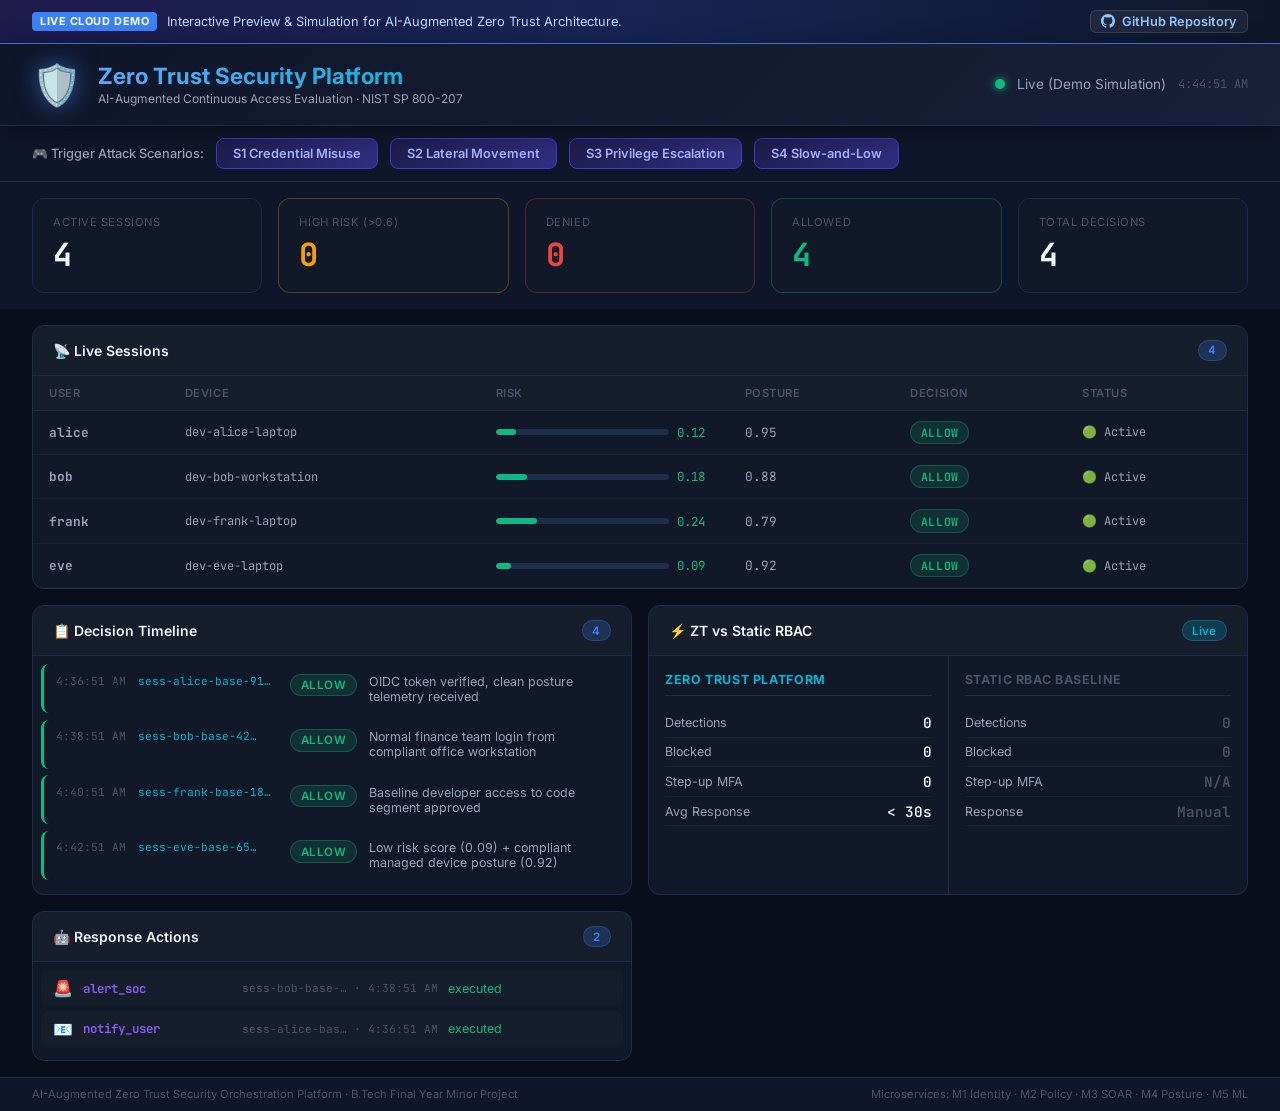
==== dashboard/index.html @ aeaf05d5 "feat: add vercel dashboard configuration" ====
<!DOCTYPE html>
<html lang="en">
<head>
  <meta charset="UTF-8">
  <meta name="viewport" content="width=device-width, initial-scale=1.0">
  <title>ZTSP – Zero Trust Security Platform Dashboard (Live Demo)</title>
  <meta name="description" content="AI-Augmented Zero Trust Security Orchestration Platform – live session monitoring, risk scores, policy decisions, and attack scenario simulation.">
  <link rel="preconnect" href="https://fonts.googleapis.com">
  <link href="https://fonts.googleapis.com/css2?family=Inter:wght@300;400;500;600;700&family=JetBrains+Mono:wght@400;500&display=swap" rel="stylesheet">
  <link rel="stylesheet" href="./style.css">
</head>
<body>
  <!-- Demo Mode Banner -->
  <aside class="demo-banner">
    <div class="demo-banner-left">
      <span class="demo-banner-tag">Live Cloud Demo</span>
      <span>Interactive Preview & Simulation for AI-Augmented Zero Trust Architecture.</span>
    </div>
    <div>
      <a href="https://github.com/blacktrojanaur/cybersecurity-minor-project" target="_blank" rel="noopener noreferrer" class="demo-banner-link">
        <svg height="14" width="14" viewBox="0 0 16 16" fill="currentColor" style="display:inline-block;vertical-align:middle;margin-right:2px"><path d="M8 0c4.42 0 8 3.58 8 8a8.01 8.01 0 0 1-5.45 7.59c-.4.08-.55-.17-.55-.38 0-.27.01-1.13.01-2.2 0-.75-.25-1.23-.54-1.48 1.78-.2 3.65-.88 3.65-3.95 0-.88-.31-1.59-.82-2.15.08-.2.36-1.02-.08-2.12 0 0-.67-.22-2.2.82-.64-.18-1.32-.27-2-.27-.68 0-1.36.09-2 .27-1.53-1.03-2.2-.82-2.2-.82-.44 1.1-.16 1.92-.08 2.12-.51.56-.82 1.28-.82 2.15 0 3.06 1.86 3.75 3.64 3.95-.23.2-.44.55-.51 1.07-.46.21-1.61.55-2.33-.66-.15-.24-.6-.83-1.23-.82-.67.01-.27.38.01.53.34.19.73.9.82 1.13.16.45.68 1.31 2.69.94 0 .67.01 1.3.01 1.49 0 .21-.15.45-.55.38A7.995 7.995 0 0 1 0 8c0-4.42 3.58-8 8-8Z"></path></svg>
        GitHub Repository
      </a>
    </div>
  </aside>

  <!-- Header -->
  <header class="header">
    <div class="header-brand">
      <div class="shield-icon">🛡️</div>
      <div>
        <h1 class="header-title">Zero Trust Security Platform</h1>
        <p class="header-subtitle">AI-Augmented Continuous Access Evaluation · NIST SP 800-207</p>
      </div>
    </div>
    <div class="header-status">
      <div class="status-dot" id="status-dot"></div>
      <span id="status-text" class="status-text">Connecting…</span>
      <span class="timestamp" id="last-update">—</span>
    </div>
  </header>

  <!-- Scenario Controls -->
  <section class="scenario-bar">
    <span class="scenario-label">🎮 Trigger Attack Scenarios:</span>
    <button class="btn btn-attack" id="btn-s1" onclick="runScenario('s1')">S1 Credential Misuse</button>
    <button class="btn btn-attack" id="btn-s2" onclick="runScenario('s2')">S2 Lateral Movement</button>
    <button class="btn btn-attack" id="btn-s3" onclick="runScenario('s3')">S3 Privilege Escalation</button>
    <button class="btn btn-attack" id="btn-s4" onclick="runScenario('s4')">S4 Slow-and-Low</button>
    <div class="scenario-feedback" id="scenario-feedback"></div>
  </section>

  <!-- Metrics Row -->
  <section class="metrics-row">
    <div class="metric-card">
      <div class="metric-label">Active Sessions</div>
      <div class="metric-value" id="metric-sessions">—</div>
    </div>
    <div class="metric-card metric-card--warn">
      <div class="metric-label">High Risk (&gt;0.6)</div>
      <div class="metric-value" id="metric-high-risk">—</div>
    </div>
    <div class="metric-card metric-card--danger">
      <div class="metric-label">Denied</div>
      <div class="metric-value" id="metric-denied">—</div>
    </div>
    <div class="metric-card metric-card--success">
      <div class="metric-label">Allowed</div>
      <div class="metric-value" id="metric-allowed">—</div>
    </div>
    <div class="metric-card">
      <div class="metric-label">Total Decisions</div>
      <div class="metric-value" id="metric-decisions">—</div>
    </div>
  </section>

  <!-- Main Grid -->
  <main class="main-grid">
    <!-- Live Sessions Panel -->
    <section class="panel panel--sessions">
      <div class="panel-header">
        <h2 class="panel-title">📡 Live Sessions</h2>
        <span class="badge" id="session-count">0</span>
      </div>
      <div class="table-container">
        <table class="data-table" id="sessions-table">
          <thead>
            <tr>
              <th>User</th>
              <th>Device</th>
              <th>Risk</th>
              <th>Posture</th>
              <th>Decision</th>
              <th>Status</th>
            </tr>
          </thead>
          <tbody id="sessions-body">
            <tr><td colspan="6" class="empty-row">Waiting for sessions…</td></tr>
          </tbody>
        </table>
      </div>
    </section>

    <!-- Decision Timeline -->
    <section class="panel panel--timeline">
      <div class="panel-header">
        <h2 class="panel-title">📋 Decision Timeline</h2>
        <span class="badge" id="decision-count">0</span>
      </div>
      <div class="timeline" id="decision-timeline">
        <div class="empty-row">No decisions yet…</div>
      </div>
    </section>

    <!-- ZT vs RBAC Comparison -->
    <section class="panel panel--compare">
      <div class="panel-header">
        <h2 class="panel-title">⚡ ZT vs Static RBAC</h2>
        <span class="badge badge--info">Live</span>
      </div>
      <div class="compare-grid">
        <div class="compare-col">
          <div class="compare-header compare-header--zt">Zero Trust Platform</div>
          <div class="compare-stat">
            <span class="compare-label">Detections</span>
            <span class="compare-value" id="zt-detections">0</span>
          </div>
          <div class="compare-stat">
            <span class="compare-label">Blocked</span>
            <span class="compare-value" id="zt-blocked">0</span>
          </div>
          <div class="compare-stat">
            <span class="compare-label">Step-up MFA</span>
            <span class="compare-value" id="zt-stepup">0</span>
          </div>
          <div class="compare-stat">
            <span class="compare-label">Avg Response</span>
            <span class="compare-value" id="zt-mttr">< 30s</span>
          </div>
        </div>
        <div class="compare-col">
          <div class="compare-header compare-header--rbac">Static RBAC Baseline</div>
          <div class="compare-stat">
            <span class="compare-label">Detections</span>
            <span class="compare-value compare-value--weak">0</span>
          </div>
          <div class="compare-stat">
            <span class="compare-label">Blocked</span>
            <span class="compare-value compare-value--weak">0</span>
          </div>
          <div class="compare-stat">
            <span class="compare-label">Step-up MFA</span>
            <span class="compare-value compare-value--weak">N/A</span>
          </div>
          <div class="compare-stat">
            <span class="compare-label">Response</span>
            <span class="compare-value compare-value--weak">Manual</span>
          </div>
        </div>
      </div>
    </section>

    <!-- Response Actions -->
    <section class="panel panel--actions">
      <div class="panel-header">
        <h2 class="panel-title">🤖 Response Actions</h2>
        <span class="badge" id="action-count">0</span>
      </div>
      <div class="action-feed" id="action-feed">
        <div class="empty-row">No actions yet…</div>
      </div>
    </section>
  </main>

  <footer class="footer">
    <span>AI-Augmented Zero Trust Security Orchestration Platform · B.Tech Final Year Minor Project</span>
    <span>Microservices: M1 Identity · M2 Policy · M3 SOAR · M4 Posture · M5 ML</span>
  </footer>

  <script src="./app.js"></script>
</body>
</html>
---- dashboard/style.css ----
/* ZTSP Dashboard — Premium Dark Theme */

:root {
  --bg-primary: #0a0e1a;
  --bg-secondary: #0f1629;
  --bg-panel: #111827;
  --bg-panel-hover: #1a2235;
  --border: #1e2d4a;
  --accent-blue: #3b82f6;
  --accent-cyan: #06b6d4;
  --accent-green: #10b981;
  --accent-yellow: #f59e0b;
  --accent-red: #ef4444;
  --accent-purple: #8b5cf6;
  --text-primary: #f1f5f9;
  --text-secondary: #94a3b8;
  --text-muted: #475569;
  --risk-low: #10b981;
  --risk-medium: #f59e0b;
  --risk-high: #ef4444;
  --decision-allow: #10b981;
  --decision-step_up: #f59e0b;
  --decision-restrict: #f97316;
  --decision-deny: #ef4444;
  --font-mono: 'JetBrains Mono', monospace;
  --radius: 12px;
  --radius-sm: 8px;
  --shadow: 0 4px 24px rgba(0,0,0,0.4);
  --glow-blue: 0 0 20px rgba(59,130,246,0.15);
}

*, *::before, *::after { box-sizing: border-box; margin: 0; padding: 0; }

body {
  font-family: 'Inter', sans-serif;
  background: var(--bg-primary);
  color: var(--text-primary);
  min-height: 100vh;
  display: flex;
  flex-direction: column;
  gap: 0;
}

/* ── Demo Banner ─────────────────────────────────────────────────── */
.demo-banner {
  background: linear-gradient(90deg, #1e1b4b, #172554, #0f172a);
  border-bottom: 1px solid #3b82f6;
  color: #bfdbfe;
  font-size: 0.8rem;
  padding: 0.6rem 2rem;
  display: flex;
  align-items: center;
  justify-content: space-between;
  gap: 1rem;
  flex-wrap: wrap;
}
.demo-banner-left { display: flex; align-items: center; gap: 0.6rem; }
.demo-banner-tag {
  background: #3b82f6;
  color: #ffffff;
  padding: 0.15rem 0.5rem;
  border-radius: 4px;
  font-size: 0.68rem;
  font-weight: 700;
  text-transform: uppercase;
  letter-spacing: 0.05em;
}
.demo-banner-link {
  color: #93c5fd;
  text-decoration: none;
  font-weight: 600;
  display: inline-flex;
  align-items: center;
  gap: 0.35rem;
  padding: 0.2rem 0.6rem;
  border-radius: 6px;
  background: rgba(255,255,255,0.06);
  border: 1px solid rgba(255,255,255,0.12);
  transition: all 0.2s;
}
.demo-banner-link:hover {
  background: rgba(255,255,255,0.14);
  color: #ffffff;
}

/* ── Header ───────────────────────────────────────────────────────── */
.header {
  display: flex;
  align-items: center;
  justify-content: space-between;
  padding: 1rem 2rem;
  background: linear-gradient(135deg, #0f1629 0%, #1a1f3a 100%);
  border-bottom: 1px solid var(--border);
  box-shadow: var(--shadow);
  position: sticky;
  top: 0;
  z-index: 100;
}
.header-brand { display: flex; align-items: center; gap: 1rem; }
.shield-icon { font-size: 2.5rem; filter: drop-shadow(0 0 12px rgba(59,130,246,0.6)); }
.header-title {
  font-size: 1.4rem; font-weight: 700;
  background: linear-gradient(90deg, #60a5fa, #06b6d4);
  -webkit-background-clip: text; -webkit-text-fill-color: transparent;
  background-clip: text;
}
.header-subtitle { font-size: 0.75rem; color: var(--text-secondary); margin-top: 2px; }
.header-status { display: flex; align-items: center; gap: 0.75rem; }
.status-dot {
  width: 10px; height: 10px; border-radius: 50%;
  background: var(--accent-green);
  box-shadow: 0 0 8px var(--accent-green);
  animation: pulse 2s infinite;
}
.status-dot.offline { background: var(--accent-yellow); box-shadow: 0 0 8px var(--accent-yellow); }
@keyframes pulse {
  0%, 100% { opacity: 1; } 50% { opacity: 0.4; }
}
.status-text { font-size: 0.85rem; color: var(--text-secondary); }
.timestamp { font-family: var(--font-mono); font-size: 0.75rem; color: var(--text-muted); }

/* ── Scenario Bar ─────────────────────────────────────────────────── */
.scenario-bar {
  display: flex; align-items: center; gap: 0.75rem; flex-wrap: wrap;
  padding: 0.75rem 2rem;
  background: var(--bg-secondary);
  border-bottom: 1px solid var(--border);
}
.scenario-label { font-size: 0.8rem; color: var(--text-secondary); font-weight: 500; }
.btn {
  padding: 0.45rem 1rem; border-radius: var(--radius-sm);
  border: none; cursor: pointer; font-family: 'Inter', sans-serif;
  font-size: 0.8rem; font-weight: 600;
  transition: all 0.2s ease; outline: none;
}
.btn-attack {
  background: linear-gradient(135deg, #1e1b4b, #312e81);
  color: #a5b4fc; border: 1px solid #4338ca;
}
.btn-attack:hover {
  background: linear-gradient(135deg, #312e81, #4338ca);
  color: #fff; transform: translateY(-1px);
  box-shadow: 0 4px 12px rgba(99,102,241,0.4);
}
.btn-attack:active { transform: translateY(0); }
.scenario-feedback { font-size: 0.78rem; color: var(--accent-cyan); font-style: italic; }

/* ── Metrics Row ──────────────────────────────────────────────────── */
.metrics-row {
  display: flex; gap: 1rem; padding: 1rem 2rem;
  background: var(--bg-secondary);
}
.metric-card {
  flex: 1; background: var(--bg-panel);
  border: 1px solid var(--border); border-radius: var(--radius);
  padding: 1rem 1.25rem;
  transition: transform 0.2s, box-shadow 0.2s;
}
.metric-card:hover { transform: translateY(-2px); box-shadow: var(--glow-blue); }
.metric-card--warn { border-color: rgba(245,158,11,0.3); }
.metric-card--danger { border-color: rgba(239,68,68,0.3); }
.metric-card--success { border-color: rgba(16,185,129,0.3); }
.metric-label { font-size: 0.7rem; color: var(--text-muted); text-transform: uppercase; letter-spacing: 0.05em; }
.metric-value {
  font-size: 2rem; font-weight: 700; font-family: var(--font-mono);
  color: var(--text-primary); margin-top: 0.25rem;
  transition: color 0.3s;
}
.metric-card--warn .metric-value { color: var(--accent-yellow); }
.metric-card--danger .metric-value { color: var(--accent-red); }
.metric-card--success .metric-value { color: var(--accent-green); }

/* ── Main Grid ────────────────────────────────────────────────────── */
.main-grid {
  display: grid;
  grid-template-columns: 1fr 1fr;
  grid-template-rows: auto auto;
  gap: 1rem; padding: 1rem 2rem;
  flex: 1;
}
.panel {
  background: var(--bg-panel);
  border: 1px solid var(--border);
  border-radius: var(--radius);
  overflow: hidden;
  display: flex; flex-direction: column;
}
.panel--sessions { grid-column: 1 / 3; }
.panel-header {
  display: flex; align-items: center; justify-content: space-between;
  padding: 0.875rem 1.25rem;
  border-bottom: 1px solid var(--border);
  background: rgba(255,255,255,0.02);
}
.panel-title { font-size: 0.875rem; font-weight: 600; color: var(--text-primary); }
.badge {
  background: rgba(59,130,246,0.2); color: var(--accent-blue);
  padding: 0.15rem 0.6rem; border-radius: 20px;
  font-size: 0.72rem; font-weight: 600; border: 1px solid rgba(59,130,246,0.3);
}
.badge--info { background: rgba(6,182,212,0.2); color: var(--accent-cyan); border-color: rgba(6,182,212,0.3); }

/* ── Data Table ───────────────────────────────────────────────────── */
.table-container { overflow-x: auto; flex: 1; }
.data-table { width: 100%; border-collapse: collapse; font-size: 0.82rem; }
.data-table th {
  padding: 0.625rem 1rem; text-align: left;
  font-size: 0.7rem; font-weight: 600;
  text-transform: uppercase; letter-spacing: 0.05em;
  color: var(--text-muted); border-bottom: 1px solid var(--border);
  background: rgba(255,255,255,0.02);
}
.data-table td {
  padding: 0.625rem 1rem;
  border-bottom: 1px solid rgba(255,255,255,0.04);
  font-family: var(--font-mono); font-size: 0.8rem;
  color: var(--text-secondary);
}
.data-table tr { transition: background 0.15s; }
.data-table tr:hover td { background: var(--bg-panel-hover); }
.empty-row { text-align: center; color: var(--text-muted); font-style: italic; padding: 2rem; font-family: 'Inter', sans-serif; }

/* Risk bar */
.risk-bar { display: flex; align-items: center; gap: 0.5rem; min-width: 100px; }
.risk-track { flex: 1; height: 6px; background: var(--border); border-radius: 3px; overflow: hidden; }
.risk-fill { height: 100%; border-radius: 3px; transition: width 0.5s ease, background 0.3s; }
.risk-val { font-size: 0.78rem; min-width: 36px; }

/* Decision pill */
.pill {
  display: inline-flex; align-items: center;
  padding: 0.2rem 0.6rem; border-radius: 20px;
  font-size: 0.72rem; font-weight: 600; text-transform: uppercase;
  letter-spacing: 0.05em;
}
.pill-allow { background: rgba(16,185,129,0.15); color: var(--decision-allow); border: 1px solid rgba(16,185,129,0.3); }
.pill-step_up { background: rgba(245,158,11,0.15); color: var(--decision-step_up); border: 1px solid rgba(245,158,11,0.3); }
.pill-restrict { background: rgba(249,115,22,0.15); color: var(--decision-restrict); border: 1px solid rgba(249,115,22,0.3); }
.pill-deny { background: rgba(239,68,68,0.15); color: var(--decision-deny); border: 1px solid rgba(239,68,68,0.3); }
.pill-none { background: rgba(148,163,184,0.1); color: var(--text-muted); border: 1px solid var(--border); }

/* Status dots in table */
.dot-active { color: var(--accent-green); }
.dot-inactive { color: var(--accent-red); }
.dot-mfa { color: var(--accent-yellow); }

/* ── Decision Timeline ────────────────────────────────────────────── */
.timeline { flex: 1; overflow-y: auto; max-height: 300px; padding: 0.5rem; }
.timeline-item {
  display: flex; align-items: flex-start; gap: 0.75rem;
  padding: 0.6rem 0.75rem; border-radius: var(--radius-sm);
  border-left: 3px solid var(--border);
  margin-bottom: 0.4rem;
  font-size: 0.78rem;
  transition: background 0.15s;
  animation: slideIn 0.3s ease;
}
@keyframes slideIn {
  from { opacity: 0; transform: translateX(-8px); }
  to { opacity: 1; transform: translateX(0); }
}
.timeline-item:hover { background: var(--bg-panel-hover); }
.timeline-item--allow { border-color: var(--decision-allow); }
.timeline-item--step_up { border-color: var(--decision-step_up); }
.timeline-item--restrict { border-color: var(--decision-restrict); }
.timeline-item--deny { border-color: var(--decision-deny); }
.tl-time { font-family: var(--font-mono); font-size: 0.7rem; color: var(--text-muted); min-width: 60px; }
.tl-session { font-family: var(--font-mono); font-size: 0.7rem; color: var(--accent-cyan); min-width: 140px; }
.tl-reason { color: var(--text-secondary); flex: 1; }

/* ── Compare Grid ─────────────────────────────────────────────────── */
.compare-grid { display: flex; gap: 0; flex: 1; }
.compare-col { flex: 1; padding: 1rem; }
.compare-col:first-child { border-right: 1px solid var(--border); }
.compare-header {
  font-size: 0.78rem; font-weight: 700; letter-spacing: 0.05em;
  text-transform: uppercase; margin-bottom: 0.75rem;
  padding-bottom: 0.5rem; border-bottom: 1px solid var(--border);
}
.compare-header--zt { color: var(--accent-cyan); }
.compare-header--rbac { color: var(--text-muted); }
.compare-stat { display: flex; justify-content: space-between; align-items: center; padding: 0.3rem 0; border-bottom: 1px solid rgba(255,255,255,0.04); }
.compare-label { font-size: 0.78rem; color: var(--text-secondary); }
.compare-value { font-family: var(--font-mono); font-size: 0.9rem; font-weight: 600; color: var(--text-primary); }
.compare-value--weak { color: var(--text-muted); }

/* ── Action Feed ──────────────────────────────────────────────────── */
.action-feed { flex: 1; overflow-y: auto; max-height: 300px; padding: 0.5rem; }
.action-item {
  display: flex; align-items: center; gap: 0.6rem;
  padding: 0.5rem 0.75rem; border-radius: var(--radius-sm);
  margin-bottom: 0.3rem; font-size: 0.78rem;
  background: rgba(255,255,255,0.02);
  animation: slideIn 0.3s ease;
}
.action-icon { font-size: 1rem; }
.action-type { font-weight: 600; font-family: var(--font-mono); color: var(--accent-purple); min-width: 150px; }
.action-session { font-family: var(--font-mono); font-size: 0.7rem; color: var(--text-muted); }
.action-status-executed { color: var(--accent-green); }
.action-status-failed { color: var(--accent-red); }
.action-status-pending { color: var(--accent-yellow); }

/* ── Footer ───────────────────────────────────────────────────────── */
.footer {
  display: flex; justify-content: space-between;
  padding: 0.6rem 2rem;
  background: var(--bg-secondary);
  border-top: 1px solid var(--border);
  font-size: 0.7rem; color: var(--text-muted);
}

/* Scrollbar */
::-webkit-scrollbar { width: 6px; }
::-webkit-scrollbar-track { background: var(--bg-primary); }
::-webkit-scrollbar-thumb { background: var(--border); border-radius: 3px; }
::-webkit-scrollbar-thumb:hover { background: #2d3f5c; }

/* Responsive */
@media (max-width: 900px) {
  .main-grid { grid-template-columns: 1fr; }
  .panel--sessions { grid-column: 1; }
  .metrics-row { flex-wrap: wrap; }
  .metric-card { flex: 0 0 calc(50% - 0.5rem); }
}
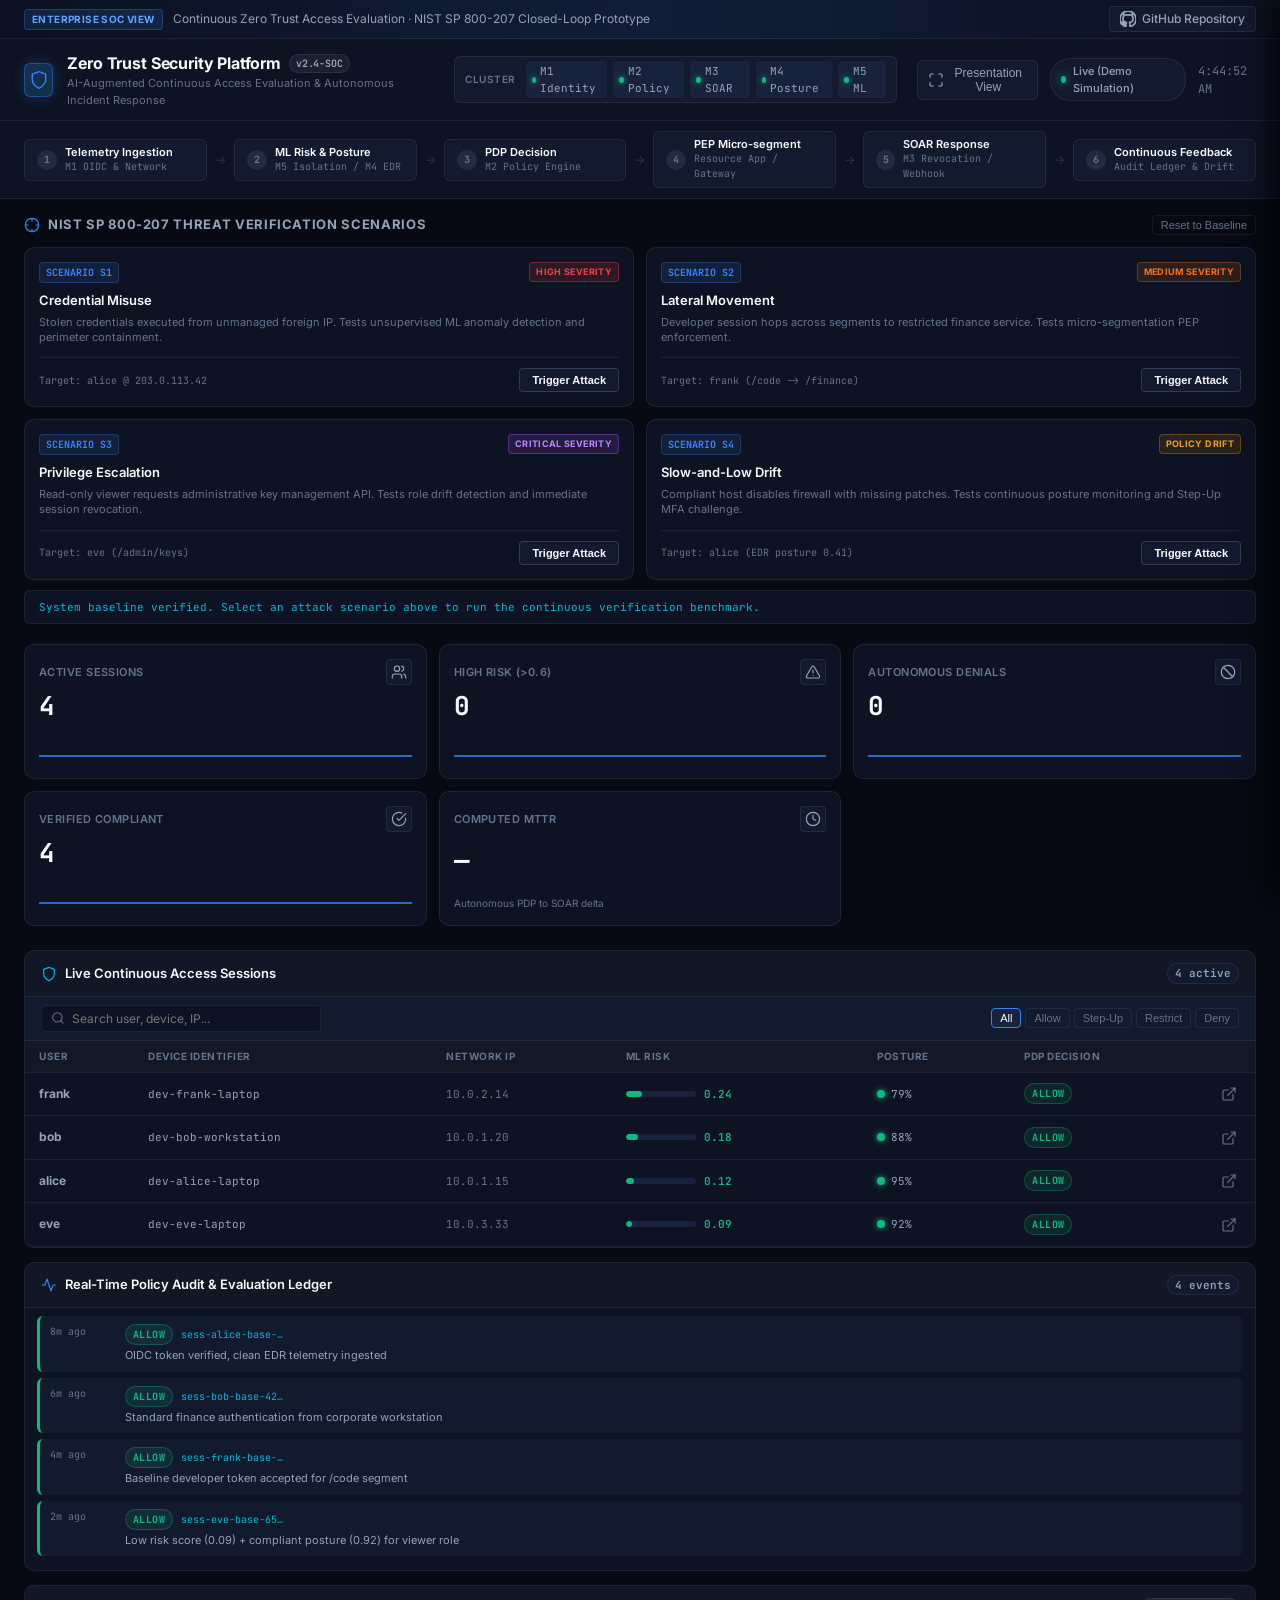
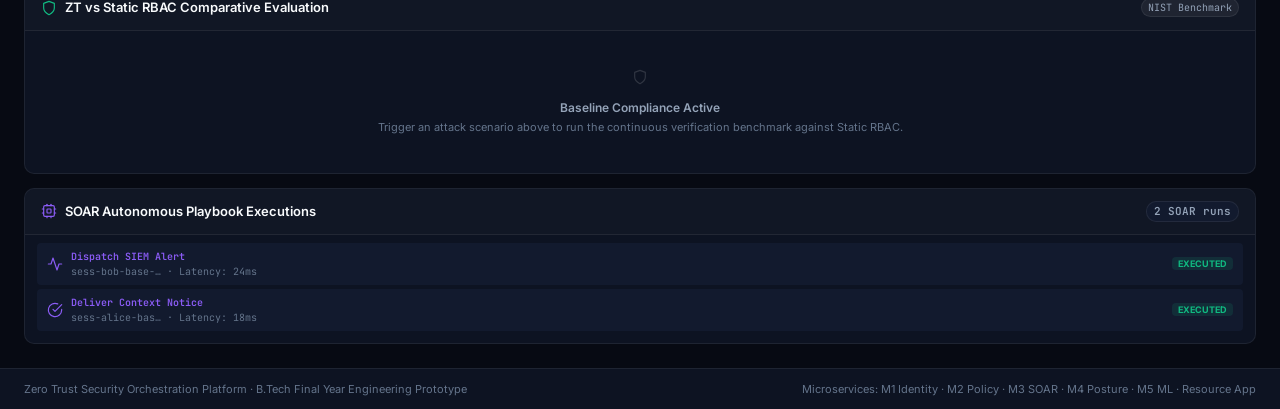
==== commit 0243dd07: "feat: complete SOC dashboard redesign with real-time simulation" ====
--- a/dashboard/index.html
+++ b/dashboard/index.html
@@ -3,181 +3,462 @@
 <head>
   <meta charset="UTF-8">
   <meta name="viewport" content="width=device-width, initial-scale=1.0">
-  <title>ZTSP – Zero Trust Security Platform Dashboard (Live Demo)</title>
-  <meta name="description" content="AI-Augmented Zero Trust Security Orchestration Platform – live session monitoring, risk scores, policy decisions, and attack scenario simulation.">
+  <title>ZTSP – Zero Trust Security Orchestration Platform</title>
+  <meta name="description" content="AI-Augmented Zero Trust Security Orchestration Platform — Live continuous evaluation, NIST SP 800-207 policy engine, and ML risk scoring.">
   <link rel="preconnect" href="https://fonts.googleapis.com">
-  <link href="https://fonts.googleapis.com/css2?family=Inter:wght@300;400;500;600;700&family=JetBrains+Mono:wght@400;500&display=swap" rel="stylesheet">
+  <link rel="preconnect" href="https://fonts.gstatic.com" crossorigin>
+  <link href="https://fonts.googleapis.com/css2?family=Inter:wght@400;500;600;700&family=JetBrains+Mono:wght@400;500;600;700&display=swap" rel="stylesheet">
   <link rel="stylesheet" href="./style.css">
 </head>
 <body>
-  <!-- Demo Mode Banner -->
+
+  <!-- Cloud Demo Banner -->
   <aside class="demo-banner">
-    <div class="demo-banner-left">
-      <span class="demo-banner-tag">Live Cloud Demo</span>
-      <span>Interactive Preview & Simulation for AI-Augmented Zero Trust Architecture.</span>
+    <div class="demo-banner-content">
+      <span class="demo-banner-tag">Enterprise SOC View</span>
+      <span>Continuous Zero Trust Access Evaluation · NIST SP 800-207 Closed-Loop Prototype</span>
     </div>
     <div>
       <a href="https://github.com/blacktrojanaur/cybersecurity-minor-project" target="_blank" rel="noopener noreferrer" class="demo-banner-link">
-        <svg height="14" width="14" viewBox="0 0 16 16" fill="currentColor" style="display:inline-block;vertical-align:middle;margin-right:2px"><path d="M8 0c4.42 0 8 3.58 8 8a8.01 8.01 0 0 1-5.45 7.59c-.4.08-.55-.17-.55-.38 0-.27.01-1.13.01-2.2 0-.75-.25-1.23-.54-1.48 1.78-.2 3.65-.88 3.65-3.95 0-.88-.31-1.59-.82-2.15.08-.2.36-1.02-.08-2.12 0 0-.67-.22-2.2.82-.64-.18-1.32-.27-2-.27-.68 0-1.36.09-2 .27-1.53-1.03-2.2-.82-2.2-.82-.44 1.1-.16 1.92-.08 2.12-.51.56-.82 1.28-.82 2.15 0 3.06 1.86 3.75 3.64 3.95-.23.2-.44.55-.51 1.07-.46.21-1.61.55-2.33-.66-.15-.24-.6-.83-1.23-.82-.67.01-.27.38.01.53.34.19.73.9.82 1.13.16.45.68 1.31 2.69.94 0 .67.01 1.3.01 1.49 0 .21-.15.45-.55.38A7.995 7.995 0 0 1 0 8c0-4.42 3.58-8 8-8Z"></path></svg>
+        <svg class="icon-svg" viewBox="0 0 16 16" fill="currentColor"><path d="M8 0c4.42 0 8 3.58 8 8a8.01 8.01 0 0 1-5.45 7.59c-.4.08-.55-.17-.55-.38 0-.27.01-1.13.01-2.2 0-.75-.25-1.23-.54-1.48 1.78-.2 3.65-.88 3.65-3.95 0-.88-.31-1.59-.82-2.15.08-.2.36-1.02-.08-2.12 0 0-.67-.22-2.2.82-.64-.18-1.32-.27-2-.27-.68 0-1.36.09-2 .27-1.53-1.03-2.2-.82-2.2-.82-.44 1.1-.16 1.92-.08 2.12-.51.56-.82 1.28-.82 2.15 0 3.06 1.86 3.75 3.64 3.95-.23.2-.44.55-.51 1.07-.46.21-1.61.55-2.33-.66-.15-.24-.6-.83-1.23-.82-.67.01-.27.38.01.53.34.19.73.9.82 1.13.16.45.68 1.31 2.69.94 0 .67.01 1.3.01 1.49 0 .21-.15.45-.55.38A7.995 7.995 0 0 1 0 8c0-4.42 3.58-8 8-8Z"></path></svg>
         GitHub Repository
       </a>
     </div>
   </aside>
 
-  <!-- Header -->
-  <header class="header">
+  <!-- Top Sticky Header -->
+  <header class="header-bar">
     <div class="header-brand">
-      <div class="shield-icon">🛡️</div>
-      <div>
-        <h1 class="header-title">Zero Trust Security Platform</h1>
-        <p class="header-subtitle">AI-Augmented Continuous Access Evaluation · NIST SP 800-207</p>
-      </div>
-    </div>
-    <div class="header-status">
-      <div class="status-dot" id="status-dot"></div>
-      <span id="status-text" class="status-text">Connecting…</span>
-      <span class="timestamp" id="last-update">—</span>
+      <div class="header-logo-icon">
+        <svg class="icon-svg" style="width:20px;height:20px;" viewBox="0 0 24 24"><path d="M12 22s8-4 8-10V5l-8-3-8 3v7c0 6 8 10 8 10z"/></svg>
+      </div>
+      <div class="header-title-wrap">
+        <h1>Zero Trust Security Platform <span class="badge-version">v2.4-SOC</span></h1>
+        <p>AI-Augmented Continuous Access Evaluation & Autonomous Incident Response</p>
+      </div>
+    </div>
+
+    <!-- Cluster Microservices Health Chips -->
+    <div class="cluster-health" aria-label="Microservice Status">
+      <span class="health-label">Cluster</span>
+      <span class="health-chip" title="M1 Identity & Telemetry Service (Port 8001)"><span class="health-dot"></span>M1 Identity</span>
+      <span class="health-chip" title="M2 Policy Engine & Audit (Port 8002)"><span class="health-dot"></span>M2 Policy</span>
+      <span class="health-chip" title="M3 SOAR Response Service (Port 8003)"><span class="health-dot"></span>M3 SOAR</span>
+      <span class="health-chip" title="M4 Vulnerability & Posture (Port 8004)"><span class="health-dot"></span>M4 Posture</span>
+      <span class="health-chip" title="M5 ML Risk Scoring Engine (Port 8005)"><span class="health-dot"></span>M5 ML</span>
+    </div>
+
+    <!-- Controls & Status -->
+    <div class="header-actions">
+      <button class="btn-control" id="btn-presentation" onclick="togglePresentationMode()" title="Toggle full-width presentation mode for demos and projectors">
+        <svg class="icon-svg" viewBox="0 0 24 24"><path d="M8 3H5a2 2 0 0 0-2 2v3m18 0V5a2 2 0 0 0-2-2h-3m0 18h3a2 2 0 0 0 2-2v-3M3 16v3a2 2 0 0 0 2 2h3"/></svg>
+        Presentation View
+      </button>
+
+      <div class="status-pill">
+        <span class="status-pulse" id="status-pulse-dot"></span>
+        <span id="status-label-text">Connecting...</span>
+      </div>
+
+      <span class="timestamp-live" id="last-update">—</span>
     </div>
   </header>
 
-  <!-- Scenario Controls -->
-  <section class="scenario-bar">
-    <span class="scenario-label">🎮 Trigger Attack Scenarios:</span>
-    <button class="btn btn-attack" id="btn-s1" onclick="runScenario('s1')">S1 Credential Misuse</button>
-    <button class="btn btn-attack" id="btn-s2" onclick="runScenario('s2')">S2 Lateral Movement</button>
-    <button class="btn btn-attack" id="btn-s3" onclick="runScenario('s3')">S3 Privilege Escalation</button>
-    <button class="btn btn-attack" id="btn-s4" onclick="runScenario('s4')">S4 Slow-and-Low</button>
-    <div class="scenario-feedback" id="scenario-feedback"></div>
+  <!-- Closed-Loop Pipeline Strip -->
+  <section class="pipeline-strip" aria-label="Architecture Closed Loop">
+    <div class="pipeline-flow">
+      <div class="pipeline-node" id="pnode-0">
+        <span class="node-num">1</span>
+        <div class="node-meta">
+          <span class="node-title">Telemetry Ingestion</span>
+          <span class="node-sub">M1 OIDC & Network</span>
+        </div>
+      </div>
+      <span class="pipeline-arrow" id="parrow-0">→</span>
+
+      <div class="pipeline-node" id="pnode-1">
+        <span class="node-num">2</span>
+        <div class="node-meta">
+          <span class="node-title">ML Risk & Posture</span>
+          <span class="node-sub">M5 Isolation / M4 EDR</span>
+        </div>
+      </div>
+      <span class="pipeline-arrow" id="parrow-1">→</span>
+
+      <div class="pipeline-node" id="pnode-2">
+        <span class="node-num">3</span>
+        <div class="node-meta">
+          <span class="node-title">PDP Decision</span>
+          <span class="node-sub">M2 Policy Engine</span>
+        </div>
+      </div>
+      <span class="pipeline-arrow" id="parrow-2">→</span>
+
+      <div class="pipeline-node" id="pnode-3">
+        <span class="node-num">4</span>
+        <div class="node-meta">
+          <span class="node-title">PEP Micro-segment</span>
+          <span class="node-sub">Resource App / Gateway</span>
+        </div>
+      </div>
+      <span class="pipeline-arrow" id="parrow-3">→</span>
+
+      <div class="pipeline-node" id="pnode-4">
+        <span class="node-num">5</span>
+        <div class="node-meta">
+          <span class="node-title">SOAR Response</span>
+          <span class="node-sub">M3 Revocation / Webhook</span>
+        </div>
+      </div>
+      <span class="pipeline-arrow" id="parrow-4">→</span>
+
+      <div class="pipeline-node" id="pnode-5">
+        <span class="node-num">6</span>
+        <div class="node-meta">
+          <span class="node-title">Continuous Feedback</span>
+          <span class="node-sub">Audit Ledger & Drift</span>
+        </div>
+      </div>
+    </div>
   </section>
 
-  <!-- Metrics Row -->
-  <section class="metrics-row">
-    <div class="metric-card">
-      <div class="metric-label">Active Sessions</div>
-      <div class="metric-value" id="metric-sessions">—</div>
-    </div>
-    <div class="metric-card metric-card--warn">
-      <div class="metric-label">High Risk (&gt;0.6)</div>
-      <div class="metric-value" id="metric-high-risk">—</div>
-    </div>
-    <div class="metric-card metric-card--danger">
-      <div class="metric-label">Denied</div>
-      <div class="metric-value" id="metric-denied">—</div>
-    </div>
-    <div class="metric-card metric-card--success">
-      <div class="metric-label">Allowed</div>
-      <div class="metric-value" id="metric-allowed">—</div>
-    </div>
-    <div class="metric-card">
-      <div class="metric-label">Total Decisions</div>
-      <div class="metric-value" id="metric-decisions">—</div>
+  <!-- Scenario Launcher Section -->
+  <section class="section-scenarios">
+    <div class="section-header-row">
+      <div class="section-title-wrap">
+        <svg class="icon-svg" style="color:var(--brand-blue);" viewBox="0 0 24 24"><circle cx="12" cy="12" r="10"/><line x1="22" x2="18" y1="12" y2="12"/><line x1="6" x2="2" y1="12" y2="12"/><line x1="12" x2="12" y1="6" y2="2"/><line x1="12" x2="12" y1="22" y2="18"/></svg>
+        <span class="section-title">NIST SP 800-207 Threat Verification Scenarios</span>
+      </div>
+      <button class="btn-reset" onclick="resetDemoScenarios()" title="Reset sessions to baseline">
+        Reset to Baseline
+      </button>
+    </div>
+
+    <div class="scenario-grid">
+      <!-- S1 Card -->
+      <div class="scenario-card" id="card-scenario-s1">
+        <div>
+          <div class="scenario-top">
+            <span class="scenario-badge-id">SCENARIO S1</span>
+            <span class="scenario-sev scenario-sev--high">HIGH SEVERITY</span>
+          </div>
+          <div class="scenario-name">Credential Misuse</div>
+          <div class="scenario-desc">Stolen credentials executed from unmanaged foreign IP. Tests unsupervised ML anomaly detection and perimeter containment.</div>
+        </div>
+        <div class="scenario-action-bar">
+          <span class="scenario-target">Target: alice @ 203.0.113.42</span>
+          <button class="btn-run-scenario" id="btn-scenario-s1" onclick="triggerAttackScenario('s1')">
+            Trigger Attack
+          </button>
+        </div>
+      </div>
+
+      <!-- S2 Card -->
+      <div class="scenario-card" id="card-scenario-s2">
+        <div>
+          <div class="scenario-top">
+            <span class="scenario-badge-id">SCENARIO S2</span>
+            <span class="scenario-sev scenario-sev--med">MEDIUM SEVERITY</span>
+          </div>
+          <div class="scenario-name">Lateral Movement</div>
+          <div class="scenario-desc">Developer session hops across segments to restricted finance service. Tests micro-segmentation PEP enforcement.</div>
+        </div>
+        <div class="scenario-action-bar">
+          <span class="scenario-target">Target: frank (/code -> /finance)</span>
+          <button class="btn-run-scenario" id="btn-scenario-s2" onclick="triggerAttackScenario('s2')">
+            Trigger Attack
+          </button>
+        </div>
+      </div>
+
+      <!-- S3 Card -->
+      <div class="scenario-card" id="card-scenario-s3">
+        <div>
+          <div class="scenario-top">
+            <span class="scenario-badge-id">SCENARIO S3</span>
+            <span class="scenario-sev scenario-sev--crit">CRITICAL SEVERITY</span>
+          </div>
+          <div class="scenario-name">Privilege Escalation</div>
+          <div class="scenario-desc">Read-only viewer requests administrative key management API. Tests role drift detection and immediate session revocation.</div>
+        </div>
+        <div class="scenario-action-bar">
+          <span class="scenario-target">Target: eve (/admin/keys)</span>
+          <button class="btn-run-scenario" id="btn-scenario-s3" onclick="triggerAttackScenario('s3')">
+            Trigger Attack
+          </button>
+        </div>
+      </div>
+
+      <!-- S4 Card -->
+      <div class="scenario-card" id="card-scenario-s4">
+        <div>
+          <div class="scenario-top">
+            <span class="scenario-badge-id">SCENARIO S4</span>
+            <span class="scenario-sev scenario-sev--low">POLICY DRIFT</span>
+          </div>
+          <div class="scenario-name">Slow-and-Low Drift</div>
+          <div class="scenario-desc">Compliant host disables firewall with missing patches. Tests continuous posture monitoring and Step-Up MFA challenge.</div>
+        </div>
+        <div class="scenario-action-bar">
+          <span class="scenario-target">Target: alice (EDR posture 0.41)</span>
+          <button class="btn-run-scenario" id="btn-scenario-s4" onclick="triggerAttackScenario('s4')">
+            Trigger Attack
+          </button>
+        </div>
+      </div>
+    </div>
+
+    <!-- Stepper Status Bar -->
+    <div class="killchain-stepper" id="killchain-stepper">
+      <div class="stepper-left">
+        <span class="stepper-spinner" id="stepper-spinner"></span>
+        <span class="stepper-msg" id="stepper-msg">System baseline verified. Select an attack scenario above to run the continuous verification benchmark.</span>
+      </div>
     </div>
   </section>
 
-  <!-- Main Grid -->
-  <main class="main-grid">
-    <!-- Live Sessions Panel -->
-    <section class="panel panel--sessions">
-      <div class="panel-header">
-        <h2 class="panel-title">📡 Live Sessions</h2>
-        <span class="badge" id="session-count">0</span>
-      </div>
-      <div class="table-container">
-        <table class="data-table" id="sessions-table">
-          <thead>
-            <tr>
-              <th>User</th>
-              <th>Device</th>
-              <th>Risk</th>
-              <th>Posture</th>
-              <th>Decision</th>
-              <th>Status</th>
-            </tr>
-          </thead>
-          <tbody id="sessions-body">
-            <tr><td colspan="6" class="empty-row">Waiting for sessions…</td></tr>
-          </tbody>
-        </table>
-      </div>
-    </section>
-
-    <!-- Decision Timeline -->
-    <section class="panel panel--timeline">
-      <div class="panel-header">
-        <h2 class="panel-title">📋 Decision Timeline</h2>
-        <span class="badge" id="decision-count">0</span>
-      </div>
-      <div class="timeline" id="decision-timeline">
-        <div class="empty-row">No decisions yet…</div>
-      </div>
-    </section>
-
-    <!-- ZT vs RBAC Comparison -->
-    <section class="panel panel--compare">
-      <div class="panel-header">
-        <h2 class="panel-title">⚡ ZT vs Static RBAC</h2>
-        <span class="badge badge--info">Live</span>
-      </div>
-      <div class="compare-grid">
-        <div class="compare-col">
-          <div class="compare-header compare-header--zt">Zero Trust Platform</div>
-          <div class="compare-stat">
-            <span class="compare-label">Detections</span>
-            <span class="compare-value" id="zt-detections">0</span>
-          </div>
-          <div class="compare-stat">
-            <span class="compare-label">Blocked</span>
-            <span class="compare-value" id="zt-blocked">0</span>
-          </div>
-          <div class="compare-stat">
-            <span class="compare-label">Step-up MFA</span>
-            <span class="compare-value" id="zt-stepup">0</span>
-          </div>
-          <div class="compare-stat">
-            <span class="compare-label">Avg Response</span>
-            <span class="compare-value" id="zt-mttr">< 30s</span>
-          </div>
-        </div>
-        <div class="compare-col">
-          <div class="compare-header compare-header--rbac">Static RBAC Baseline</div>
-          <div class="compare-stat">
-            <span class="compare-label">Detections</span>
-            <span class="compare-value compare-value--weak">0</span>
-          </div>
-          <div class="compare-stat">
-            <span class="compare-label">Blocked</span>
-            <span class="compare-value compare-value--weak">0</span>
-          </div>
-          <div class="compare-stat">
-            <span class="compare-label">Step-up MFA</span>
-            <span class="compare-value compare-value--weak">N/A</span>
-          </div>
-          <div class="compare-stat">
-            <span class="compare-label">Response</span>
-            <span class="compare-value compare-value--weak">Manual</span>
-          </div>
-        </div>
-      </div>
-    </section>
-
-    <!-- Response Actions -->
-    <section class="panel panel--actions">
-      <div class="panel-header">
-        <h2 class="panel-title">🤖 Response Actions</h2>
-        <span class="badge" id="action-count">0</span>
-      </div>
-      <div class="action-feed" id="action-feed">
-        <div class="empty-row">No actions yet…</div>
-      </div>
-    </section>
+  <!-- KPI Row -->
+  <section class="section-kpi">
+    <div class="kpi-grid">
+      <!-- Active Sessions -->
+      <div class="kpi-card" id="card-sessions">
+        <div class="kpi-top">
+          <span class="kpi-title">Active Sessions</span>
+          <div class="kpi-icon-wrap">
+            <svg class="icon-svg" viewBox="0 0 24 24"><path d="M16 21v-2a4 4 0 0 0-4-4H6a4 4 0 0 0-4 4v2"/><circle cx="9" cy="7" r="4"/><path d="M22 21v-2a4 4 0 0 0-3-3.87"/><path d="M16 3.13a4 4 0 0 1 0 7.75"/></svg>
+          </div>
+        </div>
+        <div class="kpi-value-row">
+          <span class="kpi-number" id="metric-sessions">4</span>
+        </div>
+        <div id="spark-sessions"></div>
+      </div>
+
+      <!-- High Risk (>0.6) -->
+      <div class="kpi-card" id="card-high-risk">
+        <div class="kpi-top">
+          <span class="kpi-title">High Risk (&gt;0.6)</span>
+          <div class="kpi-icon-wrap">
+            <svg class="icon-svg" viewBox="0 0 24 24"><path d="m21.73 18-8-14a2 2 0 0 0-3.48 0l-8 14A2 2 0 0 0 4 21h16a2 2 0 0 0 1.73-3Z"/><line x1="12" y1="9" x2="12" y2="13"/><line x1="12" y1="17" x2="12.01" y2="17"/></svg>
+          </div>
+        </div>
+        <div class="kpi-value-row">
+          <span class="kpi-number" id="metric-high-risk">0</span>
+        </div>
+        <div id="spark-high-risk"></div>
+      </div>
+
+      <!-- Denied / Revoked -->
+      <div class="kpi-card" id="card-denied">
+        <div class="kpi-top">
+          <span class="kpi-title">Autonomous Denials</span>
+          <div class="kpi-icon-wrap">
+            <svg class="icon-svg" viewBox="0 0 24 24"><circle cx="12" cy="12" r="10"/><path d="m4.9 4.9 14.2 14.2"/></svg>
+          </div>
+        </div>
+        <div class="kpi-value-row">
+          <span class="kpi-number" id="metric-denied">0</span>
+        </div>
+        <div id="spark-denied"></div>
+      </div>
+
+      <!-- Verified Compliant -->
+      <div class="kpi-card" id="card-allowed">
+        <div class="kpi-top">
+          <span class="kpi-title">Verified Compliant</span>
+          <div class="kpi-icon-wrap">
+            <svg class="icon-svg" viewBox="0 0 24 24"><path d="M22 11.08V12a10 10 0 1 1-5.93-9.14"/><polyline points="22 4 12 14.01 9 11.01"/></svg>
+          </div>
+        </div>
+        <div class="kpi-value-row">
+          <span class="kpi-number" id="metric-allowed">4</span>
+        </div>
+        <div id="spark-allowed"></div>
+      </div>
+
+      <!-- Dynamic MTTR -->
+      <div class="kpi-card" id="card-mttr">
+        <div class="kpi-top">
+          <span class="kpi-title">Computed MTTR</span>
+          <div class="kpi-icon-wrap">
+            <svg class="icon-svg" viewBox="0 0 24 24"><circle cx="12" cy="12" r="10"/><polyline points="12 6 12 12 16 14"/></svg>
+          </div>
+        </div>
+        <div class="kpi-value-row">
+          <span class="kpi-number" id="metric-mttr">—</span>
+        </div>
+        <p style="font-size:10px;color:var(--text-muted);margin-top:6px;">Autonomous PDP to SOAR delta</p>
+      </div>
+    </div>
+  </section>
+
+  <!-- Main SOC Layout Grid -->
+  <main class="main-soc-layout">
+    <!-- Left Column: Live Sessions Table + Detail Filters -->
+    <div style="display:flex;flex-direction:column;gap:14px;">
+      <section class="soc-panel">
+        <div class="soc-panel-header">
+          <div class="soc-panel-title">
+            <svg class="icon-svg" style="color:var(--brand-cyan);" viewBox="0 0 24 24"><path d="M12 22s8-4 8-10V5l-8-3-8 3v7c0 6 8 10 8 10z"/></svg>
+            Live Continuous Access Sessions
+          </div>
+          <span class="soc-count-pill" id="session-count-badge">4 active</span>
+        </div>
+
+        <!-- Table Toolbar: Search + Decision Filters -->
+        <div class="table-toolbar">
+          <div class="search-box-wrap">
+            <svg class="icon-svg search-icon" viewBox="0 0 24 24"><circle cx="11" cy="11" r="8"/><line x1="21" y1="21" x2="16.65" y2="16.65"/></svg>
+            <input type="text" class="input-search" id="table-search-input" placeholder="Search user, device, IP..." aria-label="Search sessions">
+          </div>
+          <div class="filter-chips">
+            <button class="chip-filter active" data-filter="all">All</button>
+            <button class="chip-filter" data-filter="allow">Allow</button>
+            <button class="chip-filter" data-filter="step_up">Step-Up</button>
+            <button class="chip-filter" data-filter="restrict">Restrict</button>
+            <button class="chip-filter" data-filter="deny">Deny</button>
+          </div>
+        </div>
+
+        <div class="table-container">
+          <table class="soc-table" id="sessions-table">
+            <thead>
+              <tr>
+                <th data-sort="user_id">User</th>
+                <th data-sort="device_id">Device Identifier</th>
+                <th data-sort="ip_address">Network IP</th>
+                <th data-sort="risk_score">ML Risk</th>
+                <th data-sort="posture_score">Posture</th>
+                <th data-sort="decision">PDP Decision</th>
+                <th style="width:40px;"></th>
+              </tr>
+            </thead>
+            <tbody id="sessions-body">
+              <tr><td colspan="7" class="empty-row" style="text-align:center;padding:24px;color:var(--text-muted);">Ingesting live session telemetry...</td></tr>
+            </tbody>
+          </table>
+        </div>
+      </section>
+
+      <!-- Decision Timeline -->
+      <section class="soc-panel">
+        <div class="soc-panel-header">
+          <div class="soc-panel-title">
+            <svg class="icon-svg" style="color:var(--brand-blue);" viewBox="0 0 24 24"><polyline points="22 12 18 12 15 21 9 3 6 12 2 12"/></svg>
+            Real-Time Policy Audit & Evaluation Ledger
+          </div>
+          <span class="soc-count-pill" id="timeline-count-badge">0 events</span>
+        </div>
+        <div class="timeline-feed" id="timeline-feed">
+          <div class="empty-row" style="text-align:center;padding:24px;color:var(--text-muted);">Waiting for audit events...</div>
+        </div>
+      </section>
+    </div>
+
+    <!-- Right Column: ZT vs RBAC Comparison + Automated SOAR Actions -->
+    <div style="display:flex;flex-direction:column;gap:14px;">
+      <!-- Zero Trust vs RBAC Scorecard -->
+      <section class="soc-panel">
+        <div class="soc-panel-header">
+          <div class="soc-panel-title">
+            <svg class="icon-svg" style="color:var(--zt-allow);" viewBox="0 0 24 24"><path d="M12 22s8-4 8-10V5l-8-3-8 3v7c0 6 8 10 8 10z"/></svg>
+            ZT vs Static RBAC Comparative Evaluation
+          </div>
+          <span class="badge-version">NIST Benchmark</span>
+        </div>
+        <div class="compare-container" id="compare-display-area">
+          <!-- Populated dynamically by app.js -->
+        </div>
+      </section>
+
+      <!-- SOAR Automated Playbook Actions -->
+      <section class="soc-panel" style="flex:1;">
+        <div class="soc-panel-header">
+          <div class="soc-panel-title">
+            <svg class="icon-svg" style="color:var(--brand-purple);" viewBox="0 0 24 24"><rect width="16" height="16" x="4" y="4" rx="2"/><rect width="6" height="6" x="9" y="9" rx="1"/><path d="M15 2v2"/><path d="M15 20v2"/><path d="M2 15h2"/><path d="M2 9h2"/><path d="M20 15h2"/><path d="M20 9h2"/><path d="M9 2v2"/><path d="M9 20v2"/></svg>
+            SOAR Autonomous Playbook Executions
+          </div>
+          <span class="soc-count-pill" id="actions-count-badge">0 runs</span>
+        </div>
+        <div class="actions-feed" id="actions-feed">
+          <div class="empty-row" style="text-align:center;padding:24px;color:var(--text-muted);">Waiting for SOAR trigger...</div>
+        </div>
+      </section>
+    </div>
   </main>
 
-  <footer class="footer">
-    <span>AI-Augmented Zero Trust Security Orchestration Platform · B.Tech Final Year Minor Project</span>
-    <span>Microservices: M1 Identity · M2 Policy · M3 SOAR · M4 Posture · M5 ML</span>
+  <!-- Inspection Drawer (Deep-Dive Slide-Out) -->
+  <div class="drawer-backdrop" id="drawer-backdrop" onclick="closeInspectDrawer()"></div>
+  <aside class="inspect-drawer" id="inspect-drawer" aria-label="Session Telemetry Deep-Dive">
+    <div class="drawer-header">
+      <div class="drawer-header-title">
+        <svg class="icon-svg" style="color:var(--brand-cyan);" viewBox="0 0 24 24"><path d="M12 22s8-4 8-10V5l-8-3-8 3v7c0 6 8 10 8 10z"/></svg>
+        <span>Telemetry Deep-Dive</span>
+      </div>
+      <button class="btn-close-drawer" onclick="closeInspectDrawer()" aria-label="Close Drawer">
+        <svg class="icon-svg" viewBox="0 0 24 24"><line x1="18" y1="6" x2="6" y2="18"/><line x1="6" y1="6" x2="18" y2="18"/></svg>
+      </button>
+    </div>
+
+    <div class="drawer-body">
+      <!-- Session Overview -->
+      <div class="drawer-section">
+        <div class="drawer-section-title">Session Identity</div>
+        <div style="display:flex;justify-content:space-between;align-items:center;margin-bottom:8px;">
+          <div>
+            <div style="font-size:14px;font-weight:700;color:var(--text-primary);" id="drawer-user-id">—</div>
+            <div style="font-size:11px;color:var(--text-muted);font-family:var(--font-mono);" id="drawer-device-id">—</div>
+          </div>
+          <div id="drawer-decision-pill" class="pill-decision pill-decision--allow">ALLOW</div>
+        </div>
+
+        <div class="session-id-full-row">
+          <span class="session-id-full" id="drawer-session-id">—</span>
+          <button class="btn-copy" id="btn-copy-sess" onclick="copyFullSessionId()" title="Copy Full UUID">
+            <svg class="icon-svg" viewBox="0 0 24 24"><rect width="14" height="14" x="8" y="8" rx="2" ry="2"/><path d="M4 16c-1.1 0-2-.9-2-2V4c0-1.1.9-2 2-2h10c1.1 0 2 .9 2 2"/></svg>
+            Copy
+          </button>
+        </div>
+      </div>
+
+      <!-- Active PDP Policy -->
+      <div class="drawer-section">
+        <div class="drawer-section-title">Active Policy Rule</div>
+        <div style="font-family:var(--font-mono);font-size:12px;color:var(--brand-blue);" id="drawer-policy-rule">
+          rule-compliant-workstation-v2.1
+        </div>
+      </div>
+
+      <!-- SHAP Explainability -->
+      <div class="drawer-section">
+        <div class="drawer-section-title">
+          <span>ML Risk Factors (SHAP Drivers)</span>
+          <span style="font-size:10px;color:var(--text-muted);">M5 Isolation Forest</span>
+        </div>
+        <div id="drawer-shap-container">
+          <!-- Populated dynamically -->
+        </div>
+      </div>
+
+      <!-- Posture Telemetry Controls -->
+      <div class="drawer-section">
+        <div class="drawer-section-title">
+          <span>M4 Posture Controls</span>
+          <span style="font-size:10px;color:var(--text-muted);">Host Verification</span>
+        </div>
+        <div id="drawer-posture-container">
+          <!-- Populated dynamically -->
+        </div>
+      </div>
+    </div>
+  </aside>
+
+  <!-- Footer -->
+  <footer class="site-footer">
+    <span>Zero Trust Security Orchestration Platform · B.Tech Final Year Engineering Prototype</span>
+    <span>Microservices: M1 Identity · M2 Policy · M3 SOAR · M4 Posture · M5 ML · Resource App</span>
   </footer>
 
   <script src="./app.js"></script>
 </body>
-</html>
-
+</html>
--- a/dashboard/style.css
+++ b/dashboard/style.css
@@ -1,325 +1,1295 @@
-/* ZTSP Dashboard — Premium Dark Theme */
+/* ==========================================================================
+   Zero Trust Security Platform (ZTSP) — Enterprise SOC Design Tokens & Styles
+   WCAG AA Compliant · High Contrast · Subtle Glass Aesthetic · No Neon
+   ========================================================================== */
 
 :root {
-  --bg-primary: #0a0e1a;
-  --bg-secondary: #0f1629;
-  --bg-panel: #111827;
-  --bg-panel-hover: #1a2235;
-  --border: #1e2d4a;
-  --accent-blue: #3b82f6;
-  --accent-cyan: #06b6d4;
-  --accent-green: #10b981;
-  --accent-yellow: #f59e0b;
-  --accent-red: #ef4444;
-  --accent-purple: #8b5cf6;
-  --text-primary: #f1f5f9;
+  /* Surface Layers */
+  --bg-canvas: #070a13;
+  --bg-surface-1: #0d1322;
+  --bg-surface-2: #121a2e;
+  --bg-surface-3: #18223c;
+  --bg-surface-hover: #1e2a4a;
+  --bg-glass: rgba(13, 19, 34, 0.85);
+  --bg-glass-card: rgba(18, 26, 46, 0.65);
+
+  /* Borders & Dividers */
+  --border-subtle: rgba(255, 255, 255, 0.07);
+  --border-medium: rgba(255, 255, 255, 0.14);
+  --border-active: #3b82f6;
+  --border-glow: rgba(59, 130, 246, 0.35);
+
+  /* Typography Colors */
+  --text-primary: #f8fafc;
   --text-secondary: #94a3b8;
-  --text-muted: #475569;
-  --risk-low: #10b981;
-  --risk-medium: #f59e0b;
-  --risk-high: #ef4444;
-  --decision-allow: #10b981;
-  --decision-step_up: #f59e0b;
-  --decision-restrict: #f97316;
-  --decision-deny: #ef4444;
-  --font-mono: 'JetBrains Mono', monospace;
-  --radius: 12px;
-  --radius-sm: 8px;
-  --shadow: 0 4px 24px rgba(0,0,0,0.4);
-  --glow-blue: 0 0 20px rgba(59,130,246,0.15);
-}
-
-*, *::before, *::after { box-sizing: border-box; margin: 0; padding: 0; }
-
-body {
-  font-family: 'Inter', sans-serif;
-  background: var(--bg-primary);
-  color: var(--text-primary);
+  --text-muted: #64748b;
+  --text-inverse: #0f172a;
+
+  /* Semantic Security Decision Colors */
+  --zt-allow: #10b981;
+  --zt-allow-bg: rgba(16, 185, 129, 0.12);
+  --zt-allow-border: rgba(16, 185, 129, 0.3);
+
+  --zt-stepup: #f59e0b;
+  --zt-stepup-bg: rgba(245, 158, 11, 0.12);
+  --zt-stepup-border: rgba(245, 158, 11, 0.3);
+
+  --zt-restrict: #f97316;
+  --zt-restrict-bg: rgba(249, 115, 22, 0.12);
+  --zt-restrict-border: rgba(249, 115, 22, 0.3);
+
+  --zt-deny: #ef4444;
+  --zt-deny-bg: rgba(239, 68, 68, 0.14);
+  --zt-deny-border: rgba(239, 68, 68, 0.35);
+
+  /* Brand Accents */
+  --brand-blue: #3b82f6;
+  --brand-cyan: #06b6d4;
+  --brand-purple: #8b5cf6;
+
+  /* Font Families */
+  --font-sans: 'Inter', -apple-system, BlinkMacSystemFont, "Segoe UI", Roboto, sans-serif;
+  --font-mono: 'JetBrains Mono', ui-monospace, SFMono-Regular, Menlo, Monaco, Consolas, monospace;
+
+  /* Geometry & Elevation */
+  --radius-xs: 4px;
+  --radius-sm: 6px;
+  --radius-md: 10px;
+  --radius-lg: 14px;
+  --shadow-sm: 0 1px 3px rgba(0, 0, 0, 0.3);
+  --shadow-md: 0 4px 18px rgba(0, 0, 0, 0.45);
+  --shadow-card: 0 8px 30px rgba(0, 0, 0, 0.5);
+  --transition: all 0.2s cubic-bezier(0.16, 1, 0.3, 1);
+}
+
+/* Base Reset */
+*, *::before, *::after {
+  box-sizing: border-box;
+  margin: 0;
+  padding: 0;
+}
+
+html, body {
   min-height: 100vh;
+  background-color: var(--bg-canvas);
+  color: var(--text-primary);
+  font-family: var(--font-sans);
+  font-size: 14px;
+  line-height: 1.5;
+  -webkit-font-smoothing: antialiased;
+}
+
+/* Presentation Mode Class (Enlarged for Projectors) */
+body.presentation-mode {
+  font-size: 16px;
+}
+body.presentation-mode .demo-banner,
+body.presentation-mode .site-footer {
+  display: none !important;
+}
+
+/* Accessibility: Focus visible */
+:focus-visible {
+  outline: 2px solid var(--brand-blue);
+  outline-offset: 2px;
+}
+
+@media (prefers-reduced-motion: reduce) {
+  *, *::before, *::after {
+    animation-duration: 0.01ms !important;
+    animation-iteration-count: 1 !important;
+    transition-duration: 0.01ms !important;
+    scroll-behavior: auto !important;
+  }
+}
+
+/* SVG Icon Helper */
+.icon-svg {
+  display: inline-block;
+  width: 16px;
+  height: 16px;
+  stroke-width: 1.75;
+  stroke: currentColor;
+  fill: none;
+  stroke-linecap: round;
+  stroke-linejoin: round;
+  vertical-align: middle;
+  flex-shrink: 0;
+}
+
+/* ── Cloud Banner ─────────────────────────────────────────────────── */
+.demo-banner {
+  background: linear-gradient(90deg, #0b1120 0%, #111d38 50%, #0b1120 100%);
+  border-bottom: 1px solid var(--border-subtle);
+  padding: 6px 24px;
+  font-size: 12px;
+  display: flex;
+  align-items: center;
+  justify-content: space-between;
+  gap: 16px;
+}
+.demo-banner-content {
+  display: flex;
+  align-items: center;
+  gap: 10px;
+  color: var(--text-secondary);
+}
+.demo-banner-tag {
+  background: rgba(59, 130, 246, 0.15);
+  border: 1px solid rgba(59, 130, 246, 0.3);
+  color: #60a5fa;
+  font-size: 10px;
+  font-weight: 700;
+  text-transform: uppercase;
+  padding: 2px 7px;
+  border-radius: var(--radius-xs);
+  letter-spacing: 0.04em;
+}
+.demo-banner-link {
+  color: var(--text-secondary);
+  text-decoration: none;
+  font-weight: 500;
+  font-size: 12px;
+  display: inline-flex;
+  align-items: center;
+  gap: 6px;
+  padding: 3px 10px;
+  border-radius: var(--radius-xs);
+  border: 1px solid var(--border-subtle);
+  background: var(--bg-surface-2);
+  transition: var(--transition);
+}
+.demo-banner-link:hover {
+  background: var(--bg-surface-3);
+  color: var(--text-primary);
+  border-color: var(--border-medium);
+}
+
+/* ── Top Header Bar ───────────────────────────────────────────────── */
+.header-bar {
+  background: var(--bg-surface-1);
+  border-bottom: 1px solid var(--border-subtle);
+  padding: 12px 24px;
+  display: flex;
+  align-items: center;
+  justify-content: space-between;
+  gap: 20px;
+  position: sticky;
+  top: 0;
+  z-index: 50;
+  backdrop-filter: blur(8px);
+}
+.header-brand {
+  display: flex;
+  align-items: center;
+  gap: 14px;
+}
+.header-logo-icon {
+  width: 34px;
+  height: 34px;
+  border-radius: var(--radius-sm);
+  background: linear-gradient(135deg, rgba(59, 130, 246, 0.25), rgba(6, 182, 212, 0.2));
+  border: 1px solid rgba(59, 130, 246, 0.4);
+  display: flex;
+  align-items: center;
+  justify-content: center;
+  color: var(--brand-blue);
+  box-shadow: 0 0 14px rgba(59, 130, 246, 0.25);
+}
+.header-title-wrap h1 {
+  font-size: 16px;
+  font-weight: 700;
+  letter-spacing: -0.01em;
+  color: var(--text-primary);
+  display: flex;
+  align-items: center;
+  gap: 8px;
+}
+.header-title-wrap p {
+  font-size: 11px;
+  color: var(--text-muted);
+}
+.badge-version {
+  font-size: 10px;
+  padding: 1px 6px;
+  border-radius: 10px;
+  background: rgba(255, 255, 255, 0.06);
+  border: 1px solid var(--border-subtle);
+  color: var(--text-secondary);
+  font-family: var(--font-mono);
+}
+
+/* Microservice Health Indicators */
+.cluster-health {
+  display: flex;
+  align-items: center;
+  gap: 6px;
+  padding: 4px 10px;
+  background: var(--bg-surface-2);
+  border: 1px solid var(--border-subtle);
+  border-radius: var(--radius-sm);
+}
+.health-label {
+  font-size: 10px;
+  text-transform: uppercase;
+  color: var(--text-muted);
+  font-weight: 600;
+  letter-spacing: 0.05em;
+  margin-right: 4px;
+}
+.health-chip {
+  display: inline-flex;
+  align-items: center;
+  gap: 4px;
+  padding: 2px 6px;
+  border-radius: var(--radius-xs);
+  background: var(--bg-surface-3);
+  font-size: 11px;
+  font-family: var(--font-mono);
+  color: var(--text-secondary);
+  cursor: default;
+  position: relative;
+}
+.health-dot {
+  width: 6px;
+  height: 6px;
+  border-radius: 50%;
+  background: var(--zt-allow);
+  box-shadow: 0 0 6px var(--zt-allow);
+}
+.health-chip.warning .health-dot {
+  background: var(--zt-stepup);
+  box-shadow: 0 0 6px var(--zt-stepup);
+}
+.health-chip.down .health-dot {
+  background: var(--zt-deny);
+  box-shadow: 0 0 6px var(--zt-deny);
+}
+
+/* Header Right Actions */
+.header-actions {
+  display: flex;
+  align-items: center;
+  gap: 12px;
+}
+.status-pill {
+  display: flex;
+  align-items: center;
+  gap: 7px;
+  padding: 4px 10px;
+  border-radius: 20px;
+  background: var(--bg-surface-2);
+  border: 1px solid var(--border-subtle);
+  font-size: 11px;
+  font-weight: 500;
+  color: var(--text-secondary);
+}
+.status-pulse {
+  width: 7px;
+  height: 7px;
+  border-radius: 50%;
+  background: var(--zt-allow);
+  box-shadow: 0 0 8px var(--zt-allow);
+  animation: pulse 2s infinite ease-in-out;
+}
+.status-pulse.offline {
+  background: var(--zt-stepup);
+  box-shadow: 0 0 8px var(--zt-stepup);
+}
+@keyframes pulse {
+  0%, 100% { opacity: 1; transform: scale(1); }
+  50% { opacity: 0.5; transform: scale(0.85); }
+}
+
+.timestamp-live {
+  font-family: var(--font-mono);
+  font-size: 12px;
+  color: var(--text-muted);
+}
+.btn-control {
+  background: var(--bg-surface-2);
+  border: 1px solid var(--border-subtle);
+  color: var(--text-secondary);
+  padding: 5px 10px;
+  border-radius: var(--radius-sm);
+  font-size: 12px;
+  font-weight: 500;
+  cursor: pointer;
+  display: inline-flex;
+  align-items: center;
+  gap: 6px;
+  transition: var(--transition);
+}
+.btn-control:hover {
+  background: var(--bg-surface-3);
+  color: var(--text-primary);
+  border-color: var(--border-medium);
+}
+
+/* ── Closed-Loop Architecture Pipeline ────────────────────────────── */
+.pipeline-strip {
+  background: var(--bg-surface-1);
+  border-bottom: 1px solid var(--border-subtle);
+  padding: 10px 24px;
+  overflow-x: auto;
+}
+.pipeline-flow {
+  display: flex;
+  align-items: center;
+  justify-content: space-between;
+  max-width: 1400px;
+  margin: 0 auto;
+  gap: 8px;
+}
+.pipeline-node {
+  display: flex;
+  align-items: center;
+  gap: 8px;
+  padding: 6px 12px;
+  background: var(--bg-surface-2);
+  border: 1px solid var(--border-subtle);
+  border-radius: var(--radius-sm);
+  flex: 1;
+  min-width: 140px;
+  position: relative;
+  transition: var(--transition);
+}
+.pipeline-node.active {
+  border-color: var(--brand-blue);
+  background: var(--bg-surface-3);
+  box-shadow: 0 0 16px rgba(59, 130, 246, 0.2);
+}
+.pipeline-node.active .node-num {
+  background: var(--brand-blue);
+  color: #fff;
+}
+.node-num {
+  width: 20px;
+  height: 20px;
+  border-radius: 50%;
+  background: rgba(255, 255, 255, 0.08);
+  color: var(--text-muted);
+  font-size: 10px;
+  font-weight: 700;
+  display: flex;
+  align-items: center;
+  justify-content: center;
+  font-family: var(--font-mono);
+}
+.node-meta {
   display: flex;
   flex-direction: column;
-  gap: 0;
-}
-
-/* ── Demo Banner ─────────────────────────────────────────────────── */
-.demo-banner {
-  background: linear-gradient(90deg, #1e1b4b, #172554, #0f172a);
-  border-bottom: 1px solid #3b82f6;
-  color: #bfdbfe;
-  font-size: 0.8rem;
-  padding: 0.6rem 2rem;
-  display: flex;
-  align-items: center;
-  justify-content: space-between;
-  gap: 1rem;
-  flex-wrap: wrap;
-}
-.demo-banner-left { display: flex; align-items: center; gap: 0.6rem; }
-.demo-banner-tag {
-  background: #3b82f6;
-  color: #ffffff;
-  padding: 0.15rem 0.5rem;
-  border-radius: 4px;
-  font-size: 0.68rem;
+}
+.node-title {
+  font-size: 11px;
+  font-weight: 600;
+  color: var(--text-primary);
+  line-height: 1.2;
+}
+.node-sub {
+  font-size: 10px;
+  color: var(--text-muted);
+  font-family: var(--font-mono);
+}
+.pipeline-arrow {
+  color: var(--border-medium);
+  font-size: 12px;
+  flex-shrink: 0;
+}
+.pipeline-arrow.flow-anim {
+  color: var(--brand-cyan);
+  animation: glowArrow 1.5s infinite;
+}
+@keyframes glowArrow {
+  0%, 100% { opacity: 0.4; }
+  50% { opacity: 1; filter: drop-shadow(0 0 4px var(--brand-cyan)); }
+}
+
+/* ── Attack Scenarios Section ─────────────────────────────────────── */
+.section-scenarios {
+  padding: 16px 24px 8px 24px;
+  max-width: 1600px;
+  margin: 0 auto;
+}
+.section-header-row {
+  display: flex;
+  align-items: center;
+  justify-content: space-between;
+  margin-bottom: 12px;
+}
+.section-title-wrap {
+  display: flex;
+  align-items: center;
+  gap: 8px;
+}
+.section-title {
+  font-size: 13px;
   font-weight: 700;
   text-transform: uppercase;
   letter-spacing: 0.05em;
-}
-.demo-banner-link {
-  color: #93c5fd;
-  text-decoration: none;
+  color: var(--text-secondary);
+}
+.scenario-grid {
+  display: grid;
+  grid-template-columns: repeat(4, 1fr);
+  gap: 12px;
+}
+.scenario-card {
+  background: var(--bg-surface-1);
+  border: 1px solid var(--border-subtle);
+  border-radius: var(--radius-md);
+  padding: 14px;
+  display: flex;
+  flex-direction: column;
+  justify-content: space-between;
+  transition: var(--transition);
+  position: relative;
+  overflow: hidden;
+}
+.scenario-card:hover {
+  border-color: var(--border-medium);
+  transform: translateY(-1px);
+  box-shadow: var(--shadow-md);
+}
+.scenario-card.is-active {
+  border-color: var(--brand-blue);
+  box-shadow: 0 0 20px rgba(59, 130, 246, 0.25);
+  background: linear-gradient(180deg, var(--bg-surface-2) 0%, var(--bg-surface-1) 100%);
+}
+.scenario-top {
+  display: flex;
+  align-items: flex-start;
+  justify-content: space-between;
+  gap: 10px;
+  margin-bottom: 8px;
+}
+.scenario-badge-id {
+  font-size: 10px;
+  font-family: var(--font-mono);
+  font-weight: 700;
+  color: var(--brand-blue);
+  background: rgba(59, 130, 246, 0.12);
+  border: 1px solid rgba(59, 130, 246, 0.25);
+  padding: 2px 6px;
+  border-radius: var(--radius-xs);
+}
+.scenario-sev {
+  font-size: 9px;
+  font-weight: 700;
+  text-transform: uppercase;
+  padding: 2px 6px;
+  border-radius: var(--radius-xs);
+  letter-spacing: 0.04em;
+}
+.scenario-sev--high {
+  background: var(--zt-deny-bg);
+  color: var(--zt-deny);
+  border: 1px solid var(--zt-deny-border);
+}
+.scenario-sev--crit {
+  background: rgba(168, 85, 247, 0.15);
+  color: #c084fc;
+  border: 1px solid rgba(168, 85, 247, 0.35);
+}
+.scenario-sev--med {
+  background: var(--zt-restrict-bg);
+  color: var(--zt-restrict);
+  border: 1px solid var(--zt-restrict-border);
+}
+.scenario-sev--low {
+  background: var(--zt-stepup-bg);
+  color: var(--zt-stepup);
+  border: 1px solid var(--zt-stepup-border);
+}
+.scenario-name {
+  font-size: 13px;
   font-weight: 600;
+  color: var(--text-primary);
+  margin-bottom: 4px;
+}
+.scenario-desc {
+  font-size: 11px;
+  color: var(--text-muted);
+  line-height: 1.4;
+  margin-bottom: 12px;
+  flex: 1;
+}
+
+.scenario-action-bar {
+  display: flex;
+  align-items: center;
+  justify-content: space-between;
+  gap: 8px;
+  padding-top: 10px;
+  border-top: 1px solid var(--border-subtle);
+}
+.scenario-target {
+  font-family: var(--font-mono);
+  font-size: 10px;
+  color: var(--text-muted);
+  overflow: hidden;
+  text-overflow: ellipsis;
+  white-space: nowrap;
+}
+.btn-run-scenario {
+  background: var(--bg-surface-2);
+  border: 1px solid var(--border-medium);
+  color: var(--text-primary);
+  padding: 5px 12px;
+  border-radius: var(--radius-xs);
+  font-size: 11px;
+  font-weight: 600;
+  cursor: pointer;
   display: inline-flex;
   align-items: center;
-  gap: 0.35rem;
-  padding: 0.2rem 0.6rem;
-  border-radius: 6px;
-  background: rgba(255,255,255,0.06);
-  border: 1px solid rgba(255,255,255,0.12);
-  transition: all 0.2s;
-}
-.demo-banner-link:hover {
-  background: rgba(255,255,255,0.14);
+  gap: 6px;
+  transition: var(--transition);
+  flex-shrink: 0;
+}
+.btn-run-scenario:hover:not(:disabled) {
+  background: var(--brand-blue);
+  border-color: var(--brand-blue);
   color: #ffffff;
 }
-
-/* ── Header ───────────────────────────────────────────────────────── */
-.header {
-  display: flex;
-  align-items: center;
-  justify-content: space-between;
-  padding: 1rem 2rem;
-  background: linear-gradient(135deg, #0f1629 0%, #1a1f3a 100%);
-  border-bottom: 1px solid var(--border);
-  box-shadow: var(--shadow);
-  position: sticky;
-  top: 0;
-  z-index: 100;
-}
-.header-brand { display: flex; align-items: center; gap: 1rem; }
-.shield-icon { font-size: 2.5rem; filter: drop-shadow(0 0 12px rgba(59,130,246,0.6)); }
-.header-title {
-  font-size: 1.4rem; font-weight: 700;
-  background: linear-gradient(90deg, #60a5fa, #06b6d4);
-  -webkit-background-clip: text; -webkit-text-fill-color: transparent;
-  background-clip: text;
-}
-.header-subtitle { font-size: 0.75rem; color: var(--text-secondary); margin-top: 2px; }
-.header-status { display: flex; align-items: center; gap: 0.75rem; }
-.status-dot {
-  width: 10px; height: 10px; border-radius: 50%;
-  background: var(--accent-green);
-  box-shadow: 0 0 8px var(--accent-green);
-  animation: pulse 2s infinite;
-}
-.status-dot.offline { background: var(--accent-yellow); box-shadow: 0 0 8px var(--accent-yellow); }
-@keyframes pulse {
-  0%, 100% { opacity: 1; } 50% { opacity: 0.4; }
-}
-.status-text { font-size: 0.85rem; color: var(--text-secondary); }
-.timestamp { font-family: var(--font-mono); font-size: 0.75rem; color: var(--text-muted); }
-
-/* ── Scenario Bar ─────────────────────────────────────────────────── */
-.scenario-bar {
-  display: flex; align-items: center; gap: 0.75rem; flex-wrap: wrap;
-  padding: 0.75rem 2rem;
-  background: var(--bg-secondary);
-  border-bottom: 1px solid var(--border);
-}
-.scenario-label { font-size: 0.8rem; color: var(--text-secondary); font-weight: 500; }
-.btn {
-  padding: 0.45rem 1rem; border-radius: var(--radius-sm);
-  border: none; cursor: pointer; font-family: 'Inter', sans-serif;
-  font-size: 0.8rem; font-weight: 600;
-  transition: all 0.2s ease; outline: none;
-}
-.btn-attack {
-  background: linear-gradient(135deg, #1e1b4b, #312e81);
-  color: #a5b4fc; border: 1px solid #4338ca;
-}
-.btn-attack:hover {
-  background: linear-gradient(135deg, #312e81, #4338ca);
-  color: #fff; transform: translateY(-1px);
-  box-shadow: 0 4px 12px rgba(99,102,241,0.4);
-}
-.btn-attack:active { transform: translateY(0); }
-.scenario-feedback { font-size: 0.78rem; color: var(--accent-cyan); font-style: italic; }
-
-/* ── Metrics Row ──────────────────────────────────────────────────── */
-.metrics-row {
-  display: flex; gap: 1rem; padding: 1rem 2rem;
-  background: var(--bg-secondary);
-}
-.metric-card {
-  flex: 1; background: var(--bg-panel);
-  border: 1px solid var(--border); border-radius: var(--radius);
-  padding: 1rem 1.25rem;
-  transition: transform 0.2s, box-shadow 0.2s;
-}
-.metric-card:hover { transform: translateY(-2px); box-shadow: var(--glow-blue); }
-.metric-card--warn { border-color: rgba(245,158,11,0.3); }
-.metric-card--danger { border-color: rgba(239,68,68,0.3); }
-.metric-card--success { border-color: rgba(16,185,129,0.3); }
-.metric-label { font-size: 0.7rem; color: var(--text-muted); text-transform: uppercase; letter-spacing: 0.05em; }
-.metric-value {
-  font-size: 2rem; font-weight: 700; font-family: var(--font-mono);
-  color: var(--text-primary); margin-top: 0.25rem;
-  transition: color 0.3s;
-}
-.metric-card--warn .metric-value { color: var(--accent-yellow); }
-.metric-card--danger .metric-value { color: var(--accent-red); }
-.metric-card--success .metric-value { color: var(--accent-green); }
-
-/* ── Main Grid ────────────────────────────────────────────────────── */
-.main-grid {
+.btn-run-scenario:disabled {
+  opacity: 0.5;
+  cursor: not-allowed;
+}
+
+/* Stepper Status Feedback */
+.killchain-stepper {
+  margin-top: 10px;
+  background: var(--bg-surface-1);
+  border: 1px solid var(--border-subtle);
+  border-radius: var(--radius-sm);
+  padding: 8px 14px;
+  display: flex;
+  align-items: center;
+  justify-content: space-between;
+  gap: 12px;
+}
+.stepper-left {
+  display: flex;
+  align-items: center;
+  gap: 10px;
+  font-size: 12px;
+  color: var(--text-secondary);
+}
+.stepper-spinner {
+  width: 14px;
+  height: 14px;
+  border: 2px solid rgba(59, 130, 246, 0.2);
+  border-top-color: var(--brand-blue);
+  border-radius: 50%;
+  animation: spin 0.8s linear infinite;
+  display: none;
+}
+.stepper-spinner.active {
+  display: inline-block;
+}
+@keyframes spin {
+  to { transform: rotate(360deg); }
+}
+.stepper-msg {
+  font-family: var(--font-mono);
+  font-size: 11px;
+  color: var(--brand-cyan);
+}
+.btn-reset {
+  background: transparent;
+  border: 1px solid var(--border-subtle);
+  color: var(--text-muted);
+  padding: 3px 8px;
+  border-radius: var(--radius-xs);
+  font-size: 11px;
+  cursor: pointer;
+  transition: var(--transition);
+}
+.btn-reset:hover {
+  color: var(--text-primary);
+  border-color: var(--border-medium);
+}
+
+/* ── KPI Row ──────────────────────────────────────────────────────── */
+.section-kpi {
+  padding: 12px 24px;
+  max-width: 1600px;
+  margin: 0 auto;
+}
+.kpi-grid {
+  display: grid;
+  grid-template-columns: repeat(5, 1fr);
+  gap: 12px;
+}
+.kpi-card {
+  background: var(--bg-surface-1);
+  border: 1px solid var(--border-subtle);
+  border-radius: var(--radius-md);
+  padding: 14px;
+  display: flex;
+  flex-direction: column;
+  justify-content: space-between;
+  transition: var(--transition);
+  position: relative;
+  overflow: hidden;
+}
+.kpi-card:hover {
+  border-color: var(--border-medium);
+  box-shadow: var(--shadow-sm);
+}
+.kpi-card.has-threat {
+  border-color: var(--zt-deny-border);
+  background: linear-gradient(180deg, var(--zt-deny-bg) 0%, var(--bg-surface-1) 100%);
+}
+.kpi-card.has-warning {
+  border-color: var(--zt-stepup-border);
+  background: linear-gradient(180deg, var(--zt-stepup-bg) 0%, var(--bg-surface-1) 100%);
+}
+
+.kpi-top {
+  display: flex;
+  align-items: center;
+  justify-content: space-between;
+  margin-bottom: 8px;
+}
+.kpi-title {
+  font-size: 11px;
+  font-weight: 600;
+  text-transform: uppercase;
+  letter-spacing: 0.04em;
+  color: var(--text-muted);
+}
+.kpi-icon-wrap {
+  width: 26px;
+  height: 26px;
+  border-radius: var(--radius-xs);
+  background: var(--bg-surface-2);
+  border: 1px solid var(--border-subtle);
+  display: flex;
+  align-items: center;
+  justify-content: center;
+  color: var(--text-secondary);
+}
+.kpi-value-row {
+  display: flex;
+  align-items: flex-end;
+  justify-content: space-between;
+  margin-bottom: 8px;
+}
+.kpi-number {
+  font-size: 26px;
+  font-weight: 700;
+  font-family: var(--font-mono);
+  color: var(--text-primary);
+  line-height: 1;
+}
+.kpi-card.has-threat .kpi-number { color: var(--zt-deny); }
+.kpi-card.has-warning .kpi-number { color: var(--zt-stepup); }
+
+.kpi-sparkline {
+  width: 100%;
+  height: 28px;
+  margin-top: 4px;
+}
+.kpi-sparkline path {
+  fill: none;
+  stroke: var(--brand-blue);
+  stroke-width: 1.5;
+  stroke-linecap: round;
+  stroke-linejoin: round;
+}
+.kpi-card.has-threat .kpi-sparkline path { stroke: var(--zt-deny); }
+
+/* ── Main SOC Dashboard Layout ────────────────────────────────────── */
+.main-soc-layout {
+  padding: 12px 24px 24px 24px;
+  max-width: 1600px;
+  margin: 0 auto;
+  display: grid;
+  grid-template-columns: 7fr 5fr;
+  gap: 14px;
+}
+
+/* Panel Containers */
+.soc-panel {
+  background: var(--bg-surface-1);
+  border: 1px solid var(--border-subtle);
+  border-radius: var(--radius-md);
+  overflow: hidden;
+  display: flex;
+  flex-direction: column;
+}
+.soc-panel-header {
+  padding: 12px 16px;
+  border-bottom: 1px solid var(--border-subtle);
+  background: rgba(255, 255, 255, 0.015);
+  display: flex;
+  align-items: center;
+  justify-content: space-between;
+  gap: 12px;
+}
+.soc-panel-title {
+  font-size: 13px;
+  font-weight: 600;
+  color: var(--text-primary);
+  display: flex;
+  align-items: center;
+  gap: 8px;
+}
+.soc-count-pill {
+  font-family: var(--font-mono);
+  font-size: 11px;
+  font-weight: 600;
+  background: var(--bg-surface-2);
+  border: 1px solid var(--border-subtle);
+  color: var(--text-secondary);
+  padding: 1px 7px;
+  border-radius: 10px;
+}
+
+/* ── Filter Toolbar ───────────────────────────────────────────────── */
+.table-toolbar {
+  padding: 8px 16px;
+  background: var(--bg-surface-2);
+  border-bottom: 1px solid var(--border-subtle);
+  display: flex;
+  align-items: center;
+  justify-content: space-between;
+  gap: 12px;
+  flex-wrap: wrap;
+}
+.search-box-wrap {
+  position: relative;
+  flex: 1;
+  min-width: 180px;
+  max-width: 280px;
+}
+.search-icon {
+  position: absolute;
+  left: 10px;
+  top: 50%;
+  transform: translateY(-50%);
+  color: var(--text-muted);
+  width: 14px;
+  height: 14px;
+}
+.input-search {
+  width: 100%;
+  background: var(--bg-surface-1);
+  border: 1px solid var(--border-subtle);
+  border-radius: var(--radius-xs);
+  padding: 5px 10px 5px 30px;
+  font-size: 12px;
+  color: var(--text-primary);
+  font-family: var(--font-sans);
+  transition: var(--transition);
+}
+.input-search:focus {
+  border-color: var(--brand-blue);
+  outline: none;
+}
+.filter-chips {
+  display: flex;
+  align-items: center;
+  gap: 4px;
+}
+.chip-filter {
+  background: transparent;
+  border: 1px solid var(--border-subtle);
+  color: var(--text-muted);
+  padding: 3px 8px;
+  border-radius: var(--radius-xs);
+  font-size: 11px;
+  font-weight: 500;
+  cursor: pointer;
+  transition: var(--transition);
+}
+.chip-filter:hover {
+  color: var(--text-secondary);
+  border-color: var(--border-medium);
+}
+.chip-filter.active {
+  background: var(--bg-surface-3);
+  color: var(--text-primary);
+  border-color: var(--brand-blue);
+}
+
+/* ── Live Sessions Table ─────────────────────────────────────────── */
+.table-container {
+  overflow-x: auto;
+  flex: 1;
+  max-height: 380px;
+}
+.soc-table {
+  width: 100%;
+  border-collapse: collapse;
+  font-size: 12px;
+}
+.soc-table th {
+  padding: 8px 14px;
+  text-align: left;
+  font-size: 10px;
+  font-weight: 700;
+  text-transform: uppercase;
+  letter-spacing: 0.05em;
+  color: var(--text-muted);
+  background: rgba(255, 255, 255, 0.02);
+  border-bottom: 1px solid var(--border-subtle);
+  cursor: pointer;
+  user-select: none;
+}
+.soc-table th:hover {
+  color: var(--text-secondary);
+}
+.soc-table td {
+  padding: 9px 14px;
+  border-bottom: 1px solid var(--border-subtle);
+  color: var(--text-secondary);
+  vertical-align: middle;
+}
+.soc-table tbody tr {
+  cursor: pointer;
+  transition: background 0.15s ease;
+}
+.soc-table tbody tr:hover {
+  background: var(--bg-surface-hover);
+}
+.soc-table tbody tr.selected {
+  background: rgba(59, 130, 246, 0.12);
+  border-left: 3px solid var(--brand-blue);
+}
+
+/* Risk Bar Component */
+.risk-indicator {
+  display: flex;
+  align-items: center;
+  gap: 8px;
+}
+.risk-track {
+  width: 70px;
+  height: 6px;
+  border-radius: 3px;
+  background: var(--bg-surface-3);
+  overflow: hidden;
+}
+.risk-fill {
+  height: 100%;
+  border-radius: 3px;
+  transition: width 0.3s ease;
+}
+.risk-numeric {
+  font-family: var(--font-mono);
+  font-size: 11px;
+  font-weight: 600;
+  width: 30px;
+}
+
+/* Posture Ring / Meter */
+.posture-meter {
+  display: inline-flex;
+  align-items: center;
+  gap: 6px;
+  font-family: var(--font-mono);
+  font-size: 11px;
+}
+.posture-dot {
+  width: 8px;
+  height: 8px;
+  border-radius: 50%;
+}
+
+/* Decision Pills */
+.pill-decision {
+  display: inline-flex;
+  align-items: center;
+  gap: 4px;
+  padding: 2px 7px;
+  border-radius: 12px;
+  font-size: 10px;
+  font-weight: 700;
+  text-transform: uppercase;
+  letter-spacing: 0.04em;
+  font-family: var(--font-mono);
+}
+.pill-decision--allow {
+  background: var(--zt-allow-bg);
+  color: var(--zt-allow);
+  border: 1px solid var(--zt-allow-border);
+}
+.pill-decision--step_up {
+  background: var(--zt-stepup-bg);
+  color: var(--zt-stepup);
+  border: 1px solid var(--zt-stepup-border);
+}
+.pill-decision--restrict {
+  background: var(--zt-restrict-bg);
+  color: var(--zt-restrict);
+  border: 1px solid var(--zt-restrict-border);
+}
+.pill-decision--deny {
+  background: var(--zt-deny-bg);
+  color: var(--zt-deny);
+  border: 1px solid var(--zt-deny-border);
+}
+.pill-decision--none {
+  background: rgba(255, 255, 255, 0.04);
+  color: var(--text-muted);
+  border: 1px solid var(--border-subtle);
+}
+
+/* Row Action Detail Trigger */
+.btn-row-inspect {
+  background: transparent;
+  border: none;
+  color: var(--text-muted);
+  padding: 4px;
+  border-radius: var(--radius-xs);
+  cursor: pointer;
+  transition: var(--transition);
+}
+.btn-row-inspect:hover {
+  color: var(--brand-blue);
+  background: rgba(59, 130, 246, 0.15);
+}
+
+/* ── Timeline Panel ───────────────────────────────────────────────── */
+.timeline-feed {
+  flex: 1;
+  overflow-y: auto;
+  max-height: 380px;
+  padding: 8px 12px;
+}
+.timeline-entry {
+  display: flex;
+  align-items: flex-start;
+  gap: 10px;
+  padding: 8px 10px;
+  border-radius: var(--radius-sm);
+  border-left: 3px solid var(--border-subtle);
+  background: var(--bg-surface-2);
+  margin-bottom: 6px;
+  transition: var(--transition);
+  cursor: pointer;
+}
+.timeline-entry:hover {
+  background: var(--bg-surface-hover);
+}
+.timeline-entry--deny { border-left-color: var(--zt-deny); }
+.timeline-entry--step_up { border-left-color: var(--zt-stepup); }
+.timeline-entry--restrict { border-left-color: var(--zt-restrict); }
+.timeline-entry--allow { border-left-color: var(--zt-allow); }
+
+.tl-meta {
+  display: flex;
+  flex-direction: column;
+  min-width: 65px;
+}
+.tl-time-rel {
+  font-family: var(--font-mono);
+  font-size: 10px;
+  color: var(--text-muted);
+}
+.tl-content {
+  flex: 1;
+  min-width: 0;
+}
+.tl-title-row {
+  display: flex;
+  align-items: center;
+  gap: 8px;
+  margin-bottom: 2px;
+}
+.tl-session-id {
+  font-family: var(--font-mono);
+  font-size: 10px;
+  color: var(--brand-cyan);
+}
+.tl-reason-text {
+  font-size: 11px;
+  color: var(--text-secondary);
+  overflow: hidden;
+  text-overflow: ellipsis;
+  white-space: nowrap;
+}
+
+/* ── Comparison Panel: ZT vs Static RBAC ──────────────────────────── */
+.compare-container {
+  padding: 14px;
+}
+.compare-empty-state {
+  text-align: center;
+  padding: 24px 16px;
+  color: var(--text-muted);
+  font-size: 12px;
+}
+.compare-empty-state svg {
+  margin-bottom: 8px;
+  color: var(--border-medium);
+}
+.compare-grid-active {
   display: grid;
   grid-template-columns: 1fr 1fr;
-  grid-template-rows: auto auto;
-  gap: 1rem; padding: 1rem 2rem;
+  gap: 12px;
+}
+.compare-col {
+  background: var(--bg-surface-2);
+  border: 1px solid var(--border-subtle);
+  border-radius: var(--radius-sm);
+  padding: 12px;
+}
+.compare-col--zt {
+  border-color: rgba(59, 130, 246, 0.4);
+  background: linear-gradient(180deg, rgba(59, 130, 246, 0.08) 0%, var(--bg-surface-2) 100%);
+}
+.compare-badge-title {
+  font-size: 11px;
+  font-weight: 700;
+  text-transform: uppercase;
+  letter-spacing: 0.05em;
+  padding-bottom: 8px;
+  margin-bottom: 8px;
+  border-bottom: 1px solid var(--border-subtle);
+  display: flex;
+  align-items: center;
+  justify-content: space-between;
+}
+.compare-badge-title.zt { color: var(--brand-cyan); }
+.compare-badge-title.rbac { color: var(--text-muted); }
+
+.stat-row {
+  display: flex;
+  align-items: center;
+  justify-content: space-between;
+  padding: 6px 0;
+  border-bottom: 1px solid rgba(255, 255, 255, 0.03);
+}
+.stat-row:last-child {
+  border-bottom: none;
+}
+.stat-name {
+  font-size: 11px;
+  color: var(--text-secondary);
+}
+.stat-val {
+  font-family: var(--font-mono);
+  font-size: 13px;
+  font-weight: 700;
+  color: var(--text-primary);
+}
+.stat-val.breached { color: var(--zt-deny); }
+.stat-val.protected { color: var(--zt-allow); }
+
+/* ── SOAR Response Actions Feed ───────────────────────────────────── */
+.actions-feed {
   flex: 1;
-}
-.panel {
-  background: var(--bg-panel);
-  border: 1px solid var(--border);
-  border-radius: var(--radius);
+  overflow-y: auto;
+  max-height: 240px;
+  padding: 8px 12px;
+}
+.action-row {
+  display: flex;
+  align-items: center;
+  justify-content: space-between;
+  gap: 10px;
+  padding: 6px 10px;
+  background: var(--bg-surface-2);
+  border-radius: var(--radius-xs);
+  margin-bottom: 4px;
+  font-size: 11px;
+}
+.action-left {
+  display: flex;
+  align-items: center;
+  gap: 8px;
+}
+.action-badge-type {
+  font-family: var(--font-mono);
+  font-size: 10px;
+  font-weight: 600;
+  color: var(--brand-purple);
+}
+.action-session-ref {
+  font-family: var(--font-mono);
+  font-size: 10px;
+  color: var(--text-muted);
+}
+.action-status-tag {
+  font-size: 9px;
+  font-weight: 700;
+  text-transform: uppercase;
+  padding: 1px 6px;
+  border-radius: var(--radius-xs);
+}
+.action-status-tag.executed {
+  background: var(--zt-allow-bg);
+  color: var(--zt-allow);
+}
+.action-status-tag.pending {
+  background: var(--zt-stepup-bg);
+  color: var(--zt-stepup);
+}
+
+/* ── Sliding Inspection Drawer (Deep-Dive) ────────────────────────── */
+.drawer-backdrop {
+  position: fixed;
+  inset: 0;
+  background: rgba(0, 0, 0, 0.6);
+  backdrop-filter: blur(4px);
+  z-index: 100;
+  opacity: 0;
+  pointer-events: none;
+  transition: opacity 0.25s ease;
+}
+.drawer-backdrop.open {
+  opacity: 1;
+  pointer-events: auto;
+}
+.inspect-drawer {
+  position: fixed;
+  top: 0;
+  right: 0;
+  width: 440px;
+  max-width: 90vw;
+  height: 100vh;
+  background: var(--bg-surface-1);
+  border-left: 1px solid var(--border-medium);
+  box-shadow: -10px 0 30px rgba(0, 0, 0, 0.7);
+  z-index: 101;
+  transform: translateX(100%);
+  transition: transform 0.3s cubic-bezier(0.16, 1, 0.3, 1);
+  display: flex;
+  flex-direction: column;
+}
+.inspect-drawer.open {
+  transform: translateX(0);
+}
+.drawer-header {
+  padding: 16px 20px;
+  border-bottom: 1px solid var(--border-subtle);
+  display: flex;
+  align-items: center;
+  justify-content: space-between;
+  background: var(--bg-surface-2);
+}
+.drawer-header-title {
+  font-size: 14px;
+  font-weight: 700;
+  color: var(--text-primary);
+  display: flex;
+  align-items: center;
+  gap: 8px;
+}
+.btn-close-drawer {
+  background: transparent;
+  border: none;
+  color: var(--text-muted);
+  cursor: pointer;
+  padding: 4px;
+  border-radius: var(--radius-xs);
+}
+.btn-close-drawer:hover {
+  color: var(--text-primary);
+  background: var(--bg-surface-3);
+}
+
+.drawer-body {
+  padding: 20px;
+  overflow-y: auto;
+  flex: 1;
+  display: flex;
+  flex-direction: column;
+  gap: 16px;
+}
+.drawer-section {
+  background: var(--bg-surface-2);
+  border: 1px solid var(--border-subtle);
+  border-radius: var(--radius-sm);
+  padding: 12px 14px;
+}
+.drawer-section-title {
+  font-size: 11px;
+  font-weight: 700;
+  text-transform: uppercase;
+  letter-spacing: 0.05em;
+  color: var(--text-muted);
+  margin-bottom: 8px;
+  display: flex;
+  align-items: center;
+  justify-content: space-between;
+}
+.session-id-full-row {
+  display: flex;
+  align-items: center;
+  justify-content: space-between;
+  background: var(--bg-surface-1);
+  padding: 6px 10px;
+  border-radius: var(--radius-xs);
+  border: 1px solid var(--border-subtle);
+}
+.session-id-full {
+  font-family: var(--font-mono);
+  font-size: 11px;
+  color: var(--brand-cyan);
+  word-break: break-all;
+}
+.btn-copy {
+  background: transparent;
+  border: none;
+  color: var(--text-muted);
+  cursor: pointer;
+  padding: 3px;
+  margin-left: 8px;
+}
+.btn-copy:hover {
+  color: var(--text-primary);
+}
+
+/* SHAP Feature Bars */
+.shap-bar-row {
+  margin-bottom: 8px;
+}
+.shap-bar-meta {
+  display: flex;
+  justify-content: space-between;
+  font-size: 11px;
+  margin-bottom: 3px;
+}
+.shap-bar-label { color: var(--text-secondary); }
+.shap-bar-val { font-family: var(--font-mono); font-weight: 600; }
+.shap-track {
+  height: 5px;
+  border-radius: 2px;
+  background: var(--bg-surface-3);
   overflow: hidden;
-  display: flex; flex-direction: column;
-}
-.panel--sessions { grid-column: 1 / 3; }
-.panel-header {
-  display: flex; align-items: center; justify-content: space-between;
-  padding: 0.875rem 1.25rem;
-  border-bottom: 1px solid var(--border);
-  background: rgba(255,255,255,0.02);
-}
-.panel-title { font-size: 0.875rem; font-weight: 600; color: var(--text-primary); }
-.badge {
-  background: rgba(59,130,246,0.2); color: var(--accent-blue);
-  padding: 0.15rem 0.6rem; border-radius: 20px;
-  font-size: 0.72rem; font-weight: 600; border: 1px solid rgba(59,130,246,0.3);
-}
-.badge--info { background: rgba(6,182,212,0.2); color: var(--accent-cyan); border-color: rgba(6,182,212,0.3); }
-
-/* ── Data Table ───────────────────────────────────────────────────── */
-.table-container { overflow-x: auto; flex: 1; }
-.data-table { width: 100%; border-collapse: collapse; font-size: 0.82rem; }
-.data-table th {
-  padding: 0.625rem 1rem; text-align: left;
-  font-size: 0.7rem; font-weight: 600;
-  text-transform: uppercase; letter-spacing: 0.05em;
-  color: var(--text-muted); border-bottom: 1px solid var(--border);
-  background: rgba(255,255,255,0.02);
-}
-.data-table td {
-  padding: 0.625rem 1rem;
-  border-bottom: 1px solid rgba(255,255,255,0.04);
-  font-family: var(--font-mono); font-size: 0.8rem;
-  color: var(--text-secondary);
-}
-.data-table tr { transition: background 0.15s; }
-.data-table tr:hover td { background: var(--bg-panel-hover); }
-.empty-row { text-align: center; color: var(--text-muted); font-style: italic; padding: 2rem; font-family: 'Inter', sans-serif; }
-
-/* Risk bar */
-.risk-bar { display: flex; align-items: center; gap: 0.5rem; min-width: 100px; }
-.risk-track { flex: 1; height: 6px; background: var(--border); border-radius: 3px; overflow: hidden; }
-.risk-fill { height: 100%; border-radius: 3px; transition: width 0.5s ease, background 0.3s; }
-.risk-val { font-size: 0.78rem; min-width: 36px; }
-
-/* Decision pill */
-.pill {
-  display: inline-flex; align-items: center;
-  padding: 0.2rem 0.6rem; border-radius: 20px;
-  font-size: 0.72rem; font-weight: 600; text-transform: uppercase;
-  letter-spacing: 0.05em;
-}
-.pill-allow { background: rgba(16,185,129,0.15); color: var(--decision-allow); border: 1px solid rgba(16,185,129,0.3); }
-.pill-step_up { background: rgba(245,158,11,0.15); color: var(--decision-step_up); border: 1px solid rgba(245,158,11,0.3); }
-.pill-restrict { background: rgba(249,115,22,0.15); color: var(--decision-restrict); border: 1px solid rgba(249,115,22,0.3); }
-.pill-deny { background: rgba(239,68,68,0.15); color: var(--decision-deny); border: 1px solid rgba(239,68,68,0.3); }
-.pill-none { background: rgba(148,163,184,0.1); color: var(--text-muted); border: 1px solid var(--border); }
-
-/* Status dots in table */
-.dot-active { color: var(--accent-green); }
-.dot-inactive { color: var(--accent-red); }
-.dot-mfa { color: var(--accent-yellow); }
-
-/* ── Decision Timeline ────────────────────────────────────────────── */
-.timeline { flex: 1; overflow-y: auto; max-height: 300px; padding: 0.5rem; }
-.timeline-item {
-  display: flex; align-items: flex-start; gap: 0.75rem;
-  padding: 0.6rem 0.75rem; border-radius: var(--radius-sm);
-  border-left: 3px solid var(--border);
-  margin-bottom: 0.4rem;
-  font-size: 0.78rem;
-  transition: background 0.15s;
-  animation: slideIn 0.3s ease;
-}
-@keyframes slideIn {
-  from { opacity: 0; transform: translateX(-8px); }
-  to { opacity: 1; transform: translateX(0); }
-}
-.timeline-item:hover { background: var(--bg-panel-hover); }
-.timeline-item--allow { border-color: var(--decision-allow); }
-.timeline-item--step_up { border-color: var(--decision-step_up); }
-.timeline-item--restrict { border-color: var(--decision-restrict); }
-.timeline-item--deny { border-color: var(--decision-deny); }
-.tl-time { font-family: var(--font-mono); font-size: 0.7rem; color: var(--text-muted); min-width: 60px; }
-.tl-session { font-family: var(--font-mono); font-size: 0.7rem; color: var(--accent-cyan); min-width: 140px; }
-.tl-reason { color: var(--text-secondary); flex: 1; }
-
-/* ── Compare Grid ─────────────────────────────────────────────────── */
-.compare-grid { display: flex; gap: 0; flex: 1; }
-.compare-col { flex: 1; padding: 1rem; }
-.compare-col:first-child { border-right: 1px solid var(--border); }
-.compare-header {
-  font-size: 0.78rem; font-weight: 700; letter-spacing: 0.05em;
-  text-transform: uppercase; margin-bottom: 0.75rem;
-  padding-bottom: 0.5rem; border-bottom: 1px solid var(--border);
-}
-.compare-header--zt { color: var(--accent-cyan); }
-.compare-header--rbac { color: var(--text-muted); }
-.compare-stat { display: flex; justify-content: space-between; align-items: center; padding: 0.3rem 0; border-bottom: 1px solid rgba(255,255,255,0.04); }
-.compare-label { font-size: 0.78rem; color: var(--text-secondary); }
-.compare-value { font-family: var(--font-mono); font-size: 0.9rem; font-weight: 600; color: var(--text-primary); }
-.compare-value--weak { color: var(--text-muted); }
-
-/* ── Action Feed ──────────────────────────────────────────────────── */
-.action-feed { flex: 1; overflow-y: auto; max-height: 300px; padding: 0.5rem; }
-.action-item {
-  display: flex; align-items: center; gap: 0.6rem;
-  padding: 0.5rem 0.75rem; border-radius: var(--radius-sm);
-  margin-bottom: 0.3rem; font-size: 0.78rem;
-  background: rgba(255,255,255,0.02);
-  animation: slideIn 0.3s ease;
-}
-.action-icon { font-size: 1rem; }
-.action-type { font-weight: 600; font-family: var(--font-mono); color: var(--accent-purple); min-width: 150px; }
-.action-session { font-family: var(--font-mono); font-size: 0.7rem; color: var(--text-muted); }
-.action-status-executed { color: var(--accent-green); }
-.action-status-failed { color: var(--accent-red); }
-.action-status-pending { color: var(--accent-yellow); }
-
-/* ── Footer ───────────────────────────────────────────────────────── */
-.footer {
-  display: flex; justify-content: space-between;
-  padding: 0.6rem 2rem;
-  background: var(--bg-secondary);
-  border-top: 1px solid var(--border);
-  font-size: 0.7rem; color: var(--text-muted);
-}
-
-/* Scrollbar */
-::-webkit-scrollbar { width: 6px; }
-::-webkit-scrollbar-track { background: var(--bg-primary); }
-::-webkit-scrollbar-thumb { background: var(--border); border-radius: 3px; }
-::-webkit-scrollbar-thumb:hover { background: #2d3f5c; }
-
-/* Responsive */
+}
+.shap-fill {
+  height: 100%;
+  border-radius: 2px;
+}
+
+/* Footer */
+.site-footer {
+  padding: 12px 24px;
+  background: var(--bg-surface-1);
+  border-top: 1px solid var(--border-subtle);
+  display: flex;
+  align-items: center;
+  justify-content: space-between;
+  font-size: 11px;
+  color: var(--text-muted);
+}
+
+/* ── Responsive Breakpoints ───────────────────────────────────────── */
+@media (max-width: 1280px) {
+  .scenario-grid { grid-template-columns: repeat(2, 1fr); }
+  .kpi-grid { grid-template-columns: repeat(3, 1fr); }
+  .main-soc-layout { grid-template-columns: 1fr; }
+}
+
 @media (max-width: 900px) {
-  .main-grid { grid-template-columns: 1fr; }
-  .panel--sessions { grid-column: 1; }
-  .metrics-row { flex-wrap: wrap; }
-  .metric-card { flex: 0 0 calc(50% - 0.5rem); }
-}
-
+  .header-bar { flex-direction: column; align-items: flex-start; }
+  .scenario-grid { grid-template-columns: 1fr; }
+  .kpi-grid { grid-template-columns: repeat(2, 1fr); }
+  .pipeline-flow { flex-direction: column; align-items: flex-start; }
+  .pipeline-arrow { transform: rotate(90deg); margin: 2px auto; }
+}
